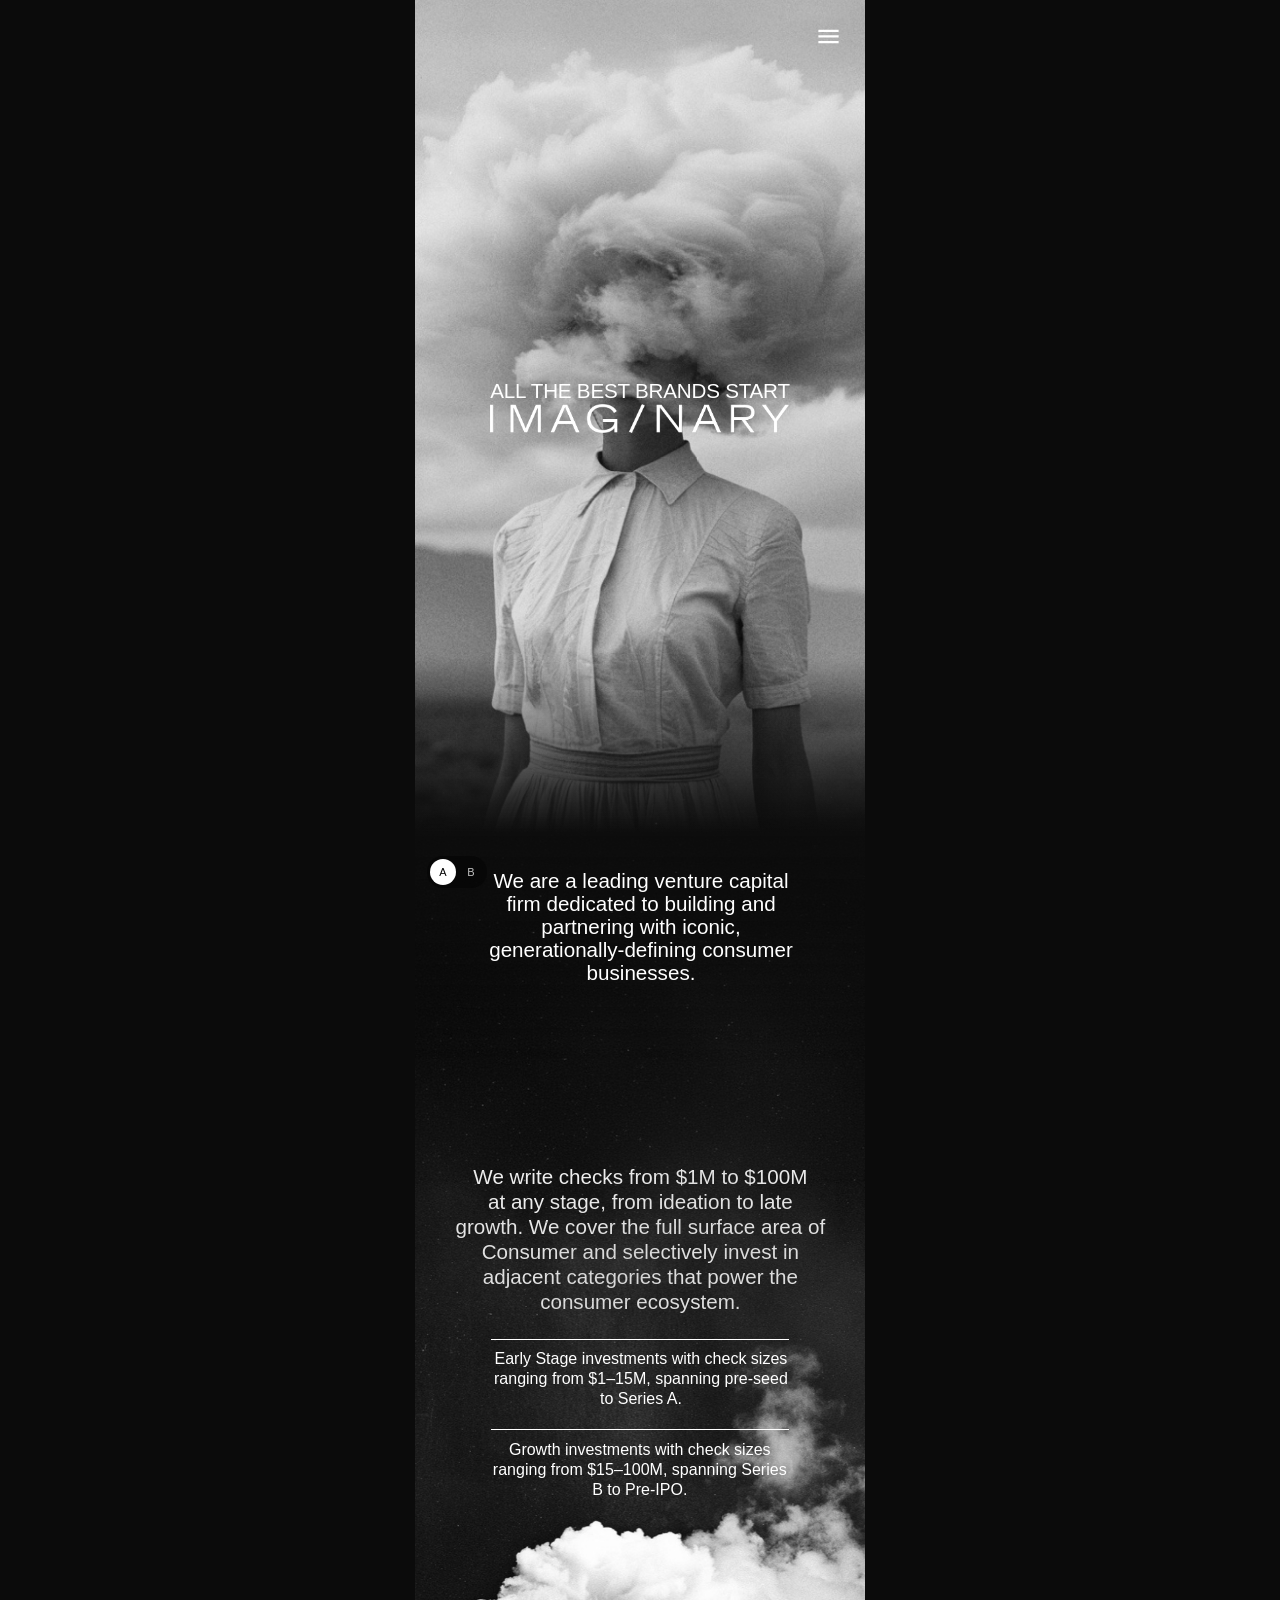
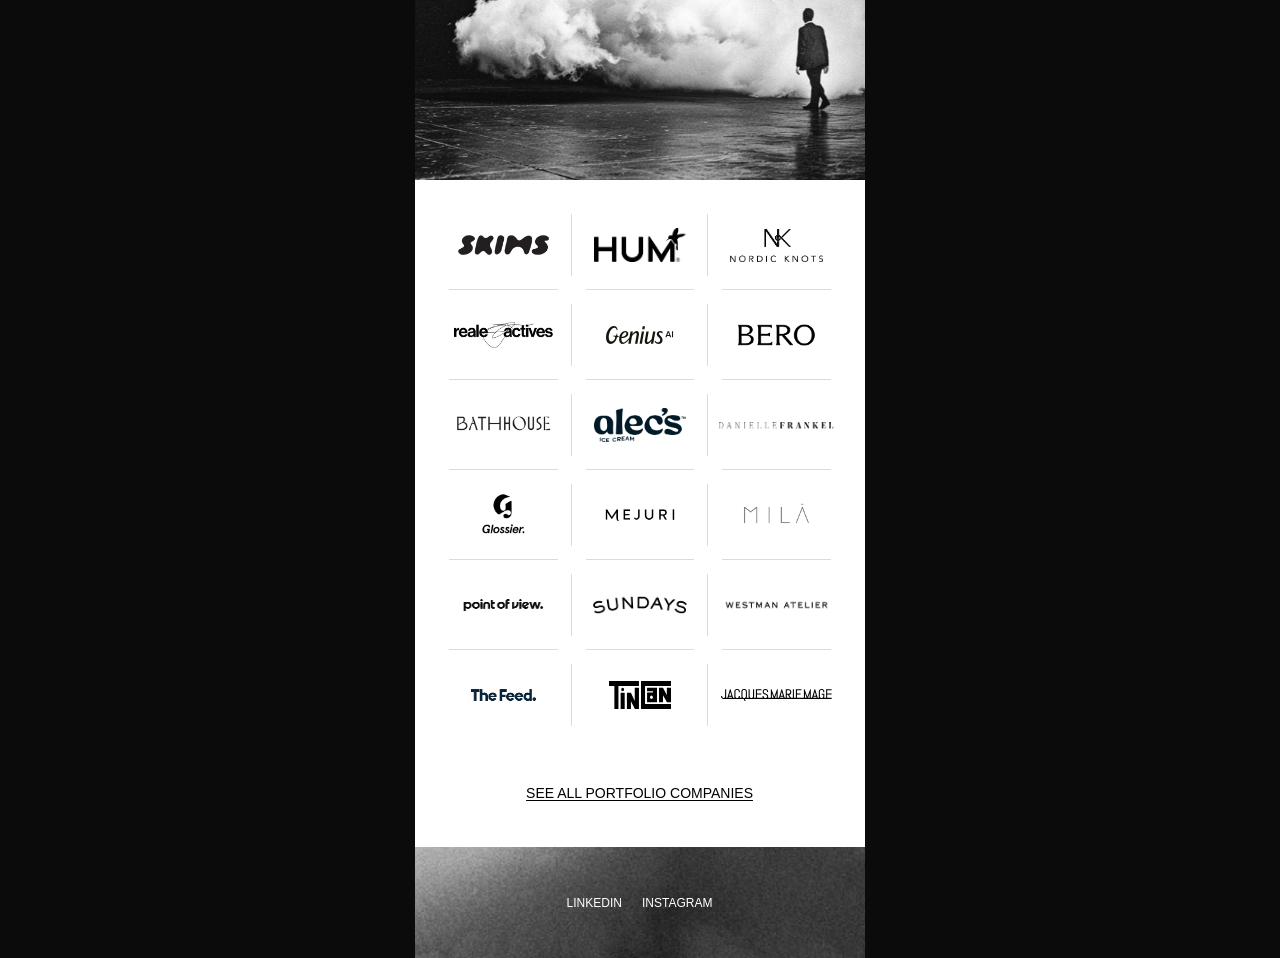
==== Imaginary-Preview-GitHub/index.html @ 0a13cbb1 "Add files via upload" ====
<!doctype html>
<html lang="en">
<head>
  <meta charset="utf-8">
  <meta name="robots" content="noindex, nofollow">
  <meta name="viewport" content="width=device-width, initial-scale=1, viewport-fit=cover">
  <meta name="theme-color" content="#0f0f0f">
  <title>Imaginary</title>
  <link rel="preload" as="image" href="assets/img/hero.jpg">
  <link rel="stylesheet" href="css/styles.css?v=v2-12">
  <link rel="stylesheet" href="css/version-toggle.css?v=v2-13">
</head>
<body>

  <!-- Compact bar: slides in when scrolling back up -->
  <header class="nav frost" aria-label="Site">
    <a class="wordmark" href="index.html" aria-label="Imaginary home"><img src="assets/img/wordmark.png" alt="" width="1801" height="174"></a>
    <button class="nav__menu" type="button" data-menu-open aria-expanded="false" aria-label="Open menu"><img src="assets/icons/menu-white.svg" alt="" width="27.4809" height="27.4809"></button>
  </header>

  <!-- Menu (Figma 3273:385): frosted bar, links right-aligned -->
  <div class="menu" aria-hidden="true">
    <div class="menu__catch"></div>
    <nav class="menu__panel frost" aria-label="Main">
      <a class="wordmark" href="index.html" aria-label="Imaginary home"><img src="assets/img/wordmark.png" alt="" width="1801" height="174"></a>
      <button class="menu__close" type="button" aria-label="Close menu"><img src="assets/icons/close-v2.svg" alt="" width="24" height="24"></button>
      <ul class="menu__links">
        <li><a href="team.html">Team</a></li>
        <li><a href="portfolio.html">Portfolio</a></li>
        <li><a href="index.html#contact">Investor</a></li>
      </ul>
    </nav>
  </div>

  <main class="page">

    <!-- Hero + introduction (Figma 3273:414) -->
    <section class="h-hero">
      <img class="h-hero__img" data-parallax="0.25" src="assets/img/hero.jpg" alt="Figure in a white dress with her head in a cloud" width="876" height="876">

      <button class="menu-trigger menu-trigger--home" type="button" data-menu-open aria-expanded="false" aria-label="Open menu">
        <img src="assets/icons/menu-white.svg" alt="" width="27.4809" height="27.4809">
      </button>

      <div class="h-hero__tag" data-reveal style="--d:.35s">
        <p>all the best brands start</p>
        <img src="assets/img/wordmark.png" alt="Imaginary" width="1801" height="174">
        <h1 class="sr-only">Imaginary — all the best brands start Imaginary</h1>
      </div>

      <div class="h-hero__fade"></div>
      <img class="h-hero__clouds" src="assets/img/clouds-man.jpg" alt="" width="1180" height="1475" loading="lazy" decoding="async">

      <div class="h-checks__text" data-reveal>
        <p>We write checks from $1M to $100M</p>
        <p>at any stage, from ideation to late growth. We cover the full surface area of Consumer and selectively invest in adjacent categories that power the consumer ecosystem.</p>
      </div>
      <div class="h-stage h-stage--early" data-reveal style="--d:.15s">
        <div class="h-stage__rule" aria-hidden="true"></div>
        <p>Early Stage investments with check sizes ranging from $1–15M, spanning pre-seed to Series A.</p>
      </div>
      <div class="h-stage h-stage--growth" data-reveal style="--d:.3s">
        <div class="h-stage__rule" aria-hidden="true"></div>
        <p>Growth investments with check sizes ranging from $15–100M, spanning Series B to Pre-IPO.</p>
      </div>

      <p class="h-intro" id="about" data-reveal>We are a leading venture capital firm dedicated to building and partnering with iconic, generationally-defining consumer businesses.</p>
    </section>

    <!-- Portfolio logos (Figma 3273:469) -->
    <section class="h-logos" aria-label="Portfolio companies">
      <div class="h-logos__grid">
        <a class="logo-cell" href="https://skims.com" target="_blank" rel="noopener" aria-label="Skims (opens in a new tab)"><div class="logo" data-reveal="fade" style="--d:0s;width:10.3832rem;height:2.0815rem"><img class="fit-contain" src="assets/logos/skims.png" alt="Skims"></div></a>
        <a class="logo-cell" href="https://www.humnutrition.com" target="_blank" rel="noopener" aria-label="Hum Nutrition (opens in a new tab)"><div class="logo" data-reveal="fade" style="--d:.06s;width:9.2000rem;height:3.3097rem"><img class="fit-cover" src="assets/logos/hum.png" alt="Hum Nutrition"></div></a>
        <a class="logo-cell" href="https://nordicknots.com" target="_blank" rel="noopener" aria-label="Nordic Knots (opens in a new tab)"><div class="logo" data-reveal="fade" style="--d:.12s;width:9.3080rem;height:3.3000rem"><img class="fit-cover" src="assets/logos/nordic.png" alt="Nordic Knots"></div></a>

        <a class="logo-cell" href="https://realeactives.com" target="_blank" rel="noopener" aria-label="Reale Actives (opens in a new tab)"><div class="logo logo--multiply" data-reveal="fade" style="--d:0s;width:12.1544rem;height:3.4717rem"><img src="assets/logos/reale.png" alt="Reale Actives" style="left:0;top:-46.58%;width:100%;height:193.16%"></div></a>
        <a class="logo-cell" href="https://genius.ai" target="_blank" rel="noopener" aria-label="Genius AI (opens in a new tab)"><div class="logo" data-reveal="fade" style="--d:.06s;width:8.5100rem;height:3.6110rem"><img class="fit-contain" src="assets/logos/genius-ai.svg" alt="Genius AI" width="865" height="367"></div></a>
        <a class="logo-cell" href="https://berobrewing.com" target="_blank" rel="noopener" aria-label="Bero (opens in a new tab)"><div class="logo" data-reveal="fade" style="--d:.12s;width:7.9264rem;height:4.4585rem"><img class="fit-cover" src="assets/logos/bero.png" alt="Bero"></div></a>

        <a class="logo-cell" href="https://bathhouse.com" target="_blank" rel="noopener" aria-label="Bathhouse (opens in a new tab)"><div class="logo logo--multiply" data-reveal="fade" style="--d:0s;width:11.9977rem;height:2.9994rem"><img class="fit-cover" src="assets/logos/bathhouse.png" alt="Bathhouse"></div></a>
        <a class="logo-cell" href="https://alecsicecream.com" target="_blank" rel="noopener" aria-label="Alec's Ice Cream (opens in a new tab)"><div class="logo" data-reveal="fade" style="--d:.06s;width:9.2443rem;height:3.4937rem"><img class="fit-cover" src="assets/logos/alecs.png" alt="Alec's Ice Cream"></div></a>
        <a class="logo-cell" href="https://www.daniellefrankelstudio.com" target="_blank" rel="noopener" aria-label="Danielle Frankel (opens in a new tab)"><div class="logo" data-reveal="fade" style="--d:.12s;width:11.6228rem;height:0.8400rem"><img src="assets/logos/danielle.png" alt="Danielle Frankel" style="left:-6.96%;top:-126.99%;width:113.92%;height:388.61%"></div></a>

        <a class="logo-cell" href="https://glossier.com" target="_blank" rel="noopener" aria-label="Glossier (opens in a new tab)"><div class="logo" data-reveal="fade" style="--d:0s;width:4.7064rem;height:4.4105rem"><img src="assets/logos/glossier.png" alt="Glossier" style="left:-45.75%;top:-32.19%;width:191.51%;height:164.37%"></div></a>
        <a class="logo-cell" href="https://mejuri.com" target="_blank" rel="noopener" aria-label="Mejuri (opens in a new tab)"><div class="logo" data-reveal="fade" style="--d:.06s;width:7.3495rem;height:1.7639rem"><img class="fit-cover" src="assets/logos/mejuri.png" alt="Mejuri"></div></a>
        <a class="logo-cell" href="https://eatmila.com" target="_blank" rel="noopener" aria-label="Milá (opens in a new tab)"><div class="logo" data-reveal="fade" style="--d:.12s;width:9.7942rem;height:4.8775rem"><img class="fit-cover" src="assets/logos/mila.png" alt="Milá"></div></a>

        <a class="logo-cell" href="https://povbeauty.com" target="_blank" rel="noopener" aria-label="Point of View (opens in a new tab)"><div class="logo logo--multiply" data-reveal="fade" style="--d:0s;width:10.3832rem;height:1.6788rem"><img class="fit-fill" src="assets/logos/pov.png" alt="Point of View"></div></a>
        <a class="logo-cell" href="https://sundaysfordogs.com" target="_blank" rel="noopener" aria-label="Sundays (opens in a new tab)"><div class="logo logo--multiply" data-reveal="fade" style="--d:.06s;width:10.0793rem;height:3.2738rem"><img src="assets/logos/sundays.png" alt="Sundays" style="left:-14.55%;top:-54.34%;width:129.11%;height:208.69%"></div></a>
        <a class="logo-cell" href="https://westman-atelier.com" target="_blank" rel="noopener" aria-label="Westman Atelier (opens in a new tab)"><div class="logo" data-reveal="fade" style="--d:.12s;width:10.3832rem;height:1.4753rem"><img src="assets/logos/westman.png" alt="Westman Atelier" style="left:-6.5%;top:-111.23%;width:113%;height:322.45%"></div></a>

        <a class="logo-cell" href="https://thefeed.com" target="_blank" rel="noopener" aria-label="The Feed (opens in a new tab)"><div class="logo logo--multiply" data-reveal="fade" style="--d:0s;width:6.4817rem;height:1.6508rem"><img class="fit-fill" src="assets/logos/thefeed.png" alt="The Feed"></div></a>
        <a class="logo-cell" href="https://tincan.kids" target="_blank" rel="noopener" aria-label="Tin Can (opens in a new tab)"><div class="logo logo--tincan" data-reveal="fade" style="--d:.06s;width:6.2536rem;height:2.8468rem"><img class="fit-fill" src="assets/logos/tincan.svg" alt="Tin Can" width="54.379" height="24.755"></div></a>
        <a class="logo-cell" href="https://jacquesmariemage.com" target="_blank" rel="noopener" aria-label="Jacques Marie Mage (opens in a new tab)"><div class="logo" data-reveal="fade" style="--d:.12s;width:11.0400rem;height:1.1790rem"><img class="fit-contain" src="assets/logos/jmm-wordmark.svg" alt="Jacques Marie Mage" width="206" height="22"></div></a>
      </div>
      <a class="h-logos__all" href="portfolio.html">see all portfolio companies</a>
    </section>

    <!-- Footer (Figma 3273:518) -->
    <footer class="footer" id="contact">
      <img class="footer__bg" data-parallax="0.15" data-anchor="bottom" src="assets/img/footer-clouds.jpg" alt="" width="1694.656" height="1694.656" loading="lazy" decoding="async">
      <nav class="footer__links" aria-label="Social">
        <a href="https://www.linkedin.com/" target="_blank" rel="noopener">LINKEDIN</a>
        <a href="https://www.instagram.com/" target="_blank" rel="noopener">INSTAGRAM</a>
      </nav>
    </footer>
  </main>

  <script src="js/main.js?v=v2-12"></script>
  <script src="js/version-toggle.js?v=v2-13"></script>
</body>
</html>
---- Imaginary-Preview-GitHub/css/styles.css ----
/* ==========================================================================
   IMAGINARY — mobile prototype (revision: Figma "Section 1", 3273:1190)
   Units: 1rem = 10 Figma px at the 450px design width. The root size scales
   with the viewport so every phone width keeps the Figma proportions; on
   wider screens the page is presented as a 450px column.
   ========================================================================== */

:root {
  --dark: #121212;
  --muted: #808080;
  --tile: #f3f3f3;
  --chip: #ececec;
  --chip-active: #d9d9d9;
  --thumb-empty: #9f9f9f;
  --frost: rgba(0, 0, 0, 0.25);
  --ease-out: cubic-bezier(0.22, 0.61, 0.36, 1);
  --ease-io: cubic-bezier(0.76, 0, 0.24, 1);
  --reveal-dur: 1.2s;
}

*,
*::before,
*::after { box-sizing: border-box; margin: 0; padding: 0; }

html {
  font-size: min(10px, calc(100vw / 45));
  -webkit-text-size-adjust: 100%;
  text-size-adjust: 100%;
  background: #0b0b0b;
}

body {
  font-family: "Helvetica Neue", Helvetica, Arial, sans-serif;
  font-weight: 500;
  color: #000;
  background: #0b0b0b;
  -webkit-font-smoothing: antialiased;
  -moz-osx-font-smoothing: grayscale;
  overscroll-behavior-y: none;
}
body.is-locked { overflow: hidden; }

img { display: block; }
a { color: inherit; text-decoration: none; }
button { font: inherit; color: inherit; background: none; border: 0; cursor: pointer; -webkit-tap-highlight-color: transparent; }
ul { list-style: none; }
h1, h2, h3 { font: inherit; }

.page {
  position: relative;
  width: 45rem;
  margin: 0 auto;
  overflow-x: clip;
  background: #fff;
  animation: page-in 0.7s var(--ease-out) both;
}
html.is-leaving .page { opacity: 0; transition: opacity 0.35s ease; }
@keyframes page-in { from { opacity: 0; } to { opacity: 1; } }

.sr-only {
  position: absolute; width: 1px; height: 1px; overflow: hidden;
  clip: rect(0 0 0 0); white-space: nowrap;
}

/* ---------- Scroll reveal ---------- */
[data-reveal] {
  opacity: 0;
  transform: translate3d(0, 1.6rem, 0);
  transition: opacity var(--reveal-dur) var(--ease-out), transform var(--reveal-dur) var(--ease-out);
  transition-delay: var(--d, 0s);
}
[data-reveal="fade"] { transform: none; }
[data-reveal].is-in { opacity: 1; transform: none; }

/* ==========================================================================
   Menu trigger (top of each page)
   ========================================================================== */
.menu-trigger {
  position: absolute;
  top: 2.29rem;
  left: 39.925rem;
  width: 2.748rem;
  height: 2.748rem;
  z-index: 20;
}
.menu-trigger img { width: 100%; height: 100%; }
.menu-trigger--home { left: 39.962rem; }

/* ==========================================================================
   Frosted bar — shared by the expanded menu (Figma 3273:385) and the
   compact bar that slides in when scrolling back up
   ========================================================================== */
.frost {
  background: var(--frost);
  -webkit-backdrop-filter: blur(20px);
  backdrop-filter: blur(20px);
}
.wordmark { display: block; width: 14.95rem; height: 1.4444rem; }
.wordmark img { width: 100%; height: 100%; object-fit: cover; }

/* Compact bar on scroll-up */
.nav {
  position: fixed;
  top: 0;
  left: 50%;
  width: 45rem;
  height: 7.3rem;
  margin-left: -22.5rem;
  z-index: 40;
  transform: translate3d(0, -100%, 0);
  transition: transform 0.55s var(--ease-io);
}
.nav.is-shown { transform: none; }
.nav .wordmark { position: absolute; left: 2rem; top: 3rem; }
.nav__menu { position: absolute; left: 39.962rem; top: 2.29rem; width: 2.748rem; height: 2.748rem; }
.nav__menu img { width: 100%; height: 100%; }

/* Expanded menu */
.menu { position: fixed; inset: 0; z-index: 100; pointer-events: none; }
.menu.is-open { pointer-events: auto; }
.menu__catch { position: absolute; inset: 0; }   /* tap outside the bar to close */

.menu__panel {
  position: absolute;
  top: 0;
  left: 50%;
  width: 45rem;
  height: 18.6rem;
  margin-left: -22.5rem;
  transform: translate3d(0, -100%, 0);
  transition: transform 0.65s var(--ease-io);
}
.menu.is-open .menu__panel { transform: none; }
.menu__panel .wordmark { position: absolute; left: 2rem; top: 3rem; }
.menu__close { position: absolute; left: 40.1rem; top: 2.4rem; width: 2.4rem; height: 2.4rem; }
.menu__close img { width: 100%; height: 100%; transition: transform 0.5s var(--ease-out); }
.menu__close:hover img { transform: rotate(90deg); }
.menu__close:focus { outline: none; }
.menu__close:focus-visible { outline: 0.1rem solid rgba(255, 255, 255, 0.6); outline-offset: 0.4rem; }

.menu__links { position: absolute; right: 2.5rem; top: 8.3rem; text-align: right; }
.menu__links li {
  opacity: 0;
  transform: translate3d(0, 0.8rem, 0);
  transition: opacity 0.5s var(--ease-out), transform 0.5s var(--ease-out);
}
.menu__links li + li { margin-top: 0.3rem; }
.menu.is-open .menu__links li { opacity: 1; transform: none; }
.menu.is-open .menu__links li:nth-child(1) { transition-delay: 0.25s; }
.menu.is-open .menu__links li:nth-child(2) { transition-delay: 0.31s; }
.menu.is-open .menu__links li:nth-child(3) { transition-delay: 0.37s; }
.menu__links a {
  display: block;
  font-size: 2rem;
  line-height: 2.4rem;
  color: #fff;
  white-space: nowrap;
  transition: color 0.3s ease;
}
.menu__links a:hover { color: rgba(255, 255, 255, 0.55); }

/* ==========================================================================
   Footer (Figma 3273:518) — links only, over the clouds
   ========================================================================== */
.footer {
  position: relative;
  height: 11.1rem;
  background: var(--dark);
  overflow: hidden;
  color: #fff;
}
.footer__bg {
  position: absolute;
  left: -62.19rem;
  bottom: -61.947rem;
  width: 169.4656rem;
  height: 169.4656rem;
  object-fit: cover;
  pointer-events: none;
}
.footer__links {
  position: absolute;
  top: 50%;
  left: 0;
  right: 0.1rem;
  transform: translateY(-50%);
  display: flex;
  justify-content: center;
  gap: 2rem;
  font-size: 1.2rem;
  line-height: 1.5rem;
  text-transform: uppercase;
}
.footer__links a { transition: color 0.3s ease; }
.footer__links a:hover { color: rgba(255, 255, 255, 0.6); }

/* ==========================================================================
   HOME (Figma 3273:412)
   ========================================================================== */
.h-hero {
  /* how far the cloud photo rises up behind the investment copy; the
     section shortens by the same amount so the hand-off below is unchanged */
  --cloud-lift: 22rem;
  position: relative;
  height: calc(200rem - var(--cloud-lift));
  /* matches the gradient's solid end, so no lighter ground shows where the
     cloud photo dissolves in (the hero photo covers the top) */
  background: #0f0f0f;
  overflow: hidden;
}
.h-hero__img {
  position: absolute;
  left: -21.3rem;
  top: -3.8rem;
  width: 87.6rem;
  height: 87.6rem;
  object-fit: cover;
  animation: hero-settle 2.4s var(--ease-out) both;
}
@keyframes hero-settle { from { transform: scale(1.06); } to { transform: none; } }

.h-hero__tag {
  position: absolute;
  top: 38.015rem;
  left: 0.014rem;
  right: 0;
  text-align: center;
  color: #fff;
}
.h-hero__tag p {
  font-size: 2.0611rem;
  line-height: 2.2901rem;
  letter-spacing: -0.02061rem;
  text-transform: uppercase;
  white-space: nowrap;
}
.h-hero__tag img {
  width: 29.9rem;
  height: 2.8887rem;
  margin: 0.085rem 0 0 7.486rem;
  object-fit: cover;
}

.h-hero__fade {
  position: absolute;
  top: 65.9rem;
  left: 0;
  width: 45rem;
  height: 60.9rem;
  background: linear-gradient(to bottom, rgba(15, 15, 15, 0) 0%, #0f0f0f 28.407%);
}
.h-hero__clouds {
  position: absolute;
  top: calc(97rem - var(--cloud-lift));
  left: -36.5rem;
  width: 118rem;
  height: 147.5rem;
  object-fit: cover;
  /* dissolve the photo's top edge into the #0f0f0f field — no visible seam */
  -webkit-mask-image: linear-gradient(to bottom, transparent 0, #000 32rem);
  mask-image: linear-gradient(to bottom, transparent 0, #000 32rem);
}

.h-intro {
  position: absolute;
  top: 87rem;
  left: 6.05rem;
  width: 33.1rem;
  color: #fff;
  font-size: 2.0611rem;
  line-height: 2.2901rem;
  text-align: center;
  scroll-margin-top: 30vh;
}
.h-checks__text {
  position: absolute;
  top: 116.4131rem;
  left: 3.7rem;
  width: 37.6718rem;
  color: #fff;
  font-size: 2.0611rem;
  line-height: 2.5rem;
  text-align: center;
  mix-blend-mode: difference;
}
.h-stage { position: absolute; left: 7.5931rem; width: 29.771rem; }
.h-stage--early { top: 133.8656rem; }
.h-stage--growth { top: 142.9115rem; }
/* Figma's 0.69px white rule, drawn as a solid 1px line so Safari renders it */
.h-stage__rule { width: 29.771rem; height: 1px; background: #fff; }
.h-stage p {
  margin-top: 0.8473rem;
  font-size: 1.6031rem;
  line-height: 2rem;
  color: #fff;
  text-align: center;
}
.h-stage--early p { margin-left: 0.1146rem; width: 29.771rem; }

/* Portfolio logos — open grid: interior hairlines only, each stopping short
   of the crossings so no two lines touch (no tile fills). */
.h-logos { position: relative; height: 66.7rem; background: #fff; }
.h-logos__grid {
  --gap-at-cross: 1.4rem;
  position: absolute;
  top: 2rem;
  left: 2rem;
  width: 40.9773rem;
  display: grid;
  grid-template-columns: repeat(3, 1fr);
  grid-auto-rows: 9rem;
}
.logo-cell {
  position: relative;
  display: flex;
  align-items: center;
  justify-content: center;
  background: #fff;
}
.logo-cell::after,
.logo-cell::before {
  content: "";
  position: absolute;
  background: rgba(0, 0, 0, 0.14);
  pointer-events: none;
}
.logo-cell::after { top: var(--gap-at-cross); bottom: var(--gap-at-cross); right: 0; width: 1px; }
.logo-cell::before { left: var(--gap-at-cross); right: var(--gap-at-cross); bottom: 0; height: 1px; }
/* each logo links to the company's site: a quiet fade on hover, no movement */
.logo img { transition: opacity 0.3s ease; }
.logo-cell:hover .logo img, .logo-cell:focus-visible .logo img { opacity: 0.5; }
.logo-cell:focus { outline: none; }
.logo-cell:focus-visible { outline: 1px solid rgba(0, 0, 0, 0.3); outline-offset: -0.6rem; }
.logo-cell:nth-child(3n)::after { display: none; }            /* no outer right edge */
.logo-cell:nth-last-child(-n + 3)::before { display: none; }  /* no outer bottom edge */
.logo { position: relative; flex-shrink: 0; overflow: hidden; mix-blend-mode: multiply; }
.logo img { position: absolute; max-width: none; }
.logo .fit-cover { inset: 0; width: 100%; height: 100%; object-fit: cover; }
.logo .fit-contain { inset: 0; width: 100%; height: 100%; object-fit: contain; }
.logo .fit-fill { inset: 0; width: 100%; height: 100%; }
.logo--multiply { mix-blend-mode: multiply; }
.logo--tincan {
  -webkit-mask: url("../assets/logos/tincan-mask.svg") 0 0 / 6.2535rem 2.8468rem no-repeat;
  mask: url("../assets/logos/tincan-mask.svg") 0 0 / 6.2535rem 2.8468rem no-repeat;
}
.h-logos__all {
  position: absolute;
  top: 60.5rem;   /* 45px of air above and below */
  right: 11.2rem;
  font-size: 1.4rem;
  line-height: 1.7rem;
  text-transform: uppercase;
  text-decoration: underline;
  text-underline-offset: 0.15rem;
  text-decoration-thickness: 0.1rem;
  white-space: nowrap;
  color: #000;
  transition: color 0.3s ease;
}
.h-logos__all:hover { color: var(--muted); }

/* ==========================================================================
   Shared intro (Team / Portfolio first frame, now 400 tall on white)
   ========================================================================== */
.intro { position: relative; height: 40rem; background: #fff; }
/* IMAG/NARY wordmark, visible on landing (same spot as in the menu bar);
   the white artwork is inverted to black for the white page */
.intro__wordmark { position: absolute; left: 2rem; top: 3rem; z-index: 2; }
.intro__wordmark img { filter: invert(1); }
.intro__text {
  position: absolute;
  font-size: 1.9999rem;
  line-height: 2.4rem;
  text-align: center;
  color: #fff;
  mix-blend-mode: difference;
}

/* ==========================================================================
   TEAM (Figma 3273:829)
   ========================================================================== */
.t-intro .intro__text { top: 15.2rem; left: 6.7379rem; width: 31.5243rem; }

.t-photo { position: relative; height: 29.8rem; overflow: hidden; background: #fff; }
.t-photo img {
  position: absolute;
  left: -0.11%;
  top: -0.72%;
  width: 100.11%;
  height: 100.72%;
  max-width: none;
}

.t-bios { position: relative; background: #fff; padding: 3.6rem 3.6rem 5.6rem; }
.bio { position: relative; }
/* Figma's 0.4px black rule, drawn as 1px at 40% black (Safari skips sub-pixel lines) */
.bio::before {
  content: "";
  position: absolute;
  top: 0;
  left: 0;
  right: 0;
  height: 1px;
  background: rgba(0, 0, 0, 0.4);
}
.bio + .bio { margin-top: 1rem; }
.bio__head {
  position: relative;
  display: block;
  width: 100%;
  padding-top: 1rem;
  text-align: left;
  text-transform: uppercase;
}
.bio__name { display: block; font-size: 1.4rem; line-height: 1.4rem; color: #000; }
.bio__role { display: block; margin-top: 0.2rem; font-size: 1.4rem; line-height: 1.4rem; color: var(--muted); }
.bio__icon { position: absolute; top: 1rem; right: 0; width: 2.4rem; height: 2.4rem; }
.bio__icon img {
  position: absolute; inset: 0; width: 100%; height: 100%;
  transition: opacity 0.35s ease, transform 0.5s var(--ease-out);
}
.bio__icon .is-minus { opacity: 0; transform: rotate(-90deg); }
.bio.is-open .bio__icon .is-plus { opacity: 0; transform: rotate(90deg); }
.bio.is-open .bio__icon .is-minus { opacity: 1; transform: none; }

.bio__panel { display: grid; grid-template-rows: 0fr; transition: grid-template-rows 0.6s var(--ease-io); }
.bio.is-open .bio__panel { grid-template-rows: 1fr; }
.bio__clip { overflow: hidden; min-height: 0; }
.bio__body {
  padding: 2rem 0 1rem;
  font-weight: 400;
  font-size: 1.4rem;
  line-height: 1.7rem;
  color: var(--muted);
  opacity: 0;
  transition: opacity 0.4s ease;
}
.bio.is-open .bio__body { opacity: 1; transition: opacity 0.6s ease 0.15s; }
.bio__body p + p { margin-top: 1.7rem; }
/* Headshot inside every open bio (Figma 3273:938): 179 square. Natalie's is
   cropped from the team photo; the rest hold a placeholder until photos arrive. */
.bio__body--photo { padding-top: 1rem; }
.bio__headshot { position: relative; width: 17.9rem; height: 17.9rem; overflow: hidden; margin-bottom: 1.6rem; background: #f3f3f3; }
.bio__headshot img {
  position: absolute;
  left: -370.83%;
  top: -272.3%;
  width: 1189.55%;
  height: 792.55%;
  max-width: none;
}

.t-portrait { background: #fff; overflow: hidden; }
.t-portrait img { width: 45rem; height: 56.25rem; object-fit: cover; }

.t-quote {
  position: relative;
  height: 40rem;
  background: #fff;
  display: flex;
  align-items: center;
  justify-content: center;
}
.t-quote figure {
  width: 33.4rem;
  display: flex;
  flex-direction: column;
  gap: 2rem;
  text-align: center;
  color: #fff;
  mix-blend-mode: difference;
}
.t-quote blockquote { font-size: 2rem; line-height: 2.4rem; }
.t-quote figcaption { font-size: 1.4rem; line-height: 1.7rem; }

/* ==========================================================================
   PORTFOLIO (Figma 3273:1189)
   ========================================================================== */
.p-intro .intro__text { top: 15.2rem; left: 4.8092rem; width: 35.3816rem; }

/* Featured companies — eight full-width strips */
.feature { position: relative; height: 20rem; overflow: hidden; background: #fff; }
.feature--red { background: #bf5252; }
.feature--deep { background: #974242; }
.feature__media { position: absolute; overflow: hidden; }
.feature__media img {
  position: absolute;
  inset: 0;
  width: 100%;
  height: 100%;
  object-fit: cover;
  max-width: none;
  transform: scale(1.12);
  transition: transform 1.8s var(--ease-out);
}
.feature__media .crop { inset: auto; object-fit: fill; }
.feature.is-in .feature__media img { transform: none; }
.feature__label {
  position: absolute;
  top: 8.8rem;
  font-size: 2rem;
  line-height: 2rem;
  letter-spacing: -0.02rem;
  text-transform: uppercase;
  color: #fff;
  white-space: nowrap;
  opacity: 0;
  transform: translate3d(0, 1rem, 0);
  transition: opacity 1s var(--ease-out) 0.25s, transform 1s var(--ease-out) 0.25s;
}
.feature__label--center { left: 0; right: 0; text-align: center; }
.feature.is-in .feature__label { opacity: 1; transform: none; }

/* Company grid with Category / Status dropdowns (Figma 3273:677, 3273:1017) */
.p-list { position: relative; background: #fff; padding: 4rem 2rem 6rem; overflow-anchor: none; }
.p-filters { display: flex; gap: 2rem; }
.p-toggle {
  display: flex;
  align-items: center;
  gap: 0.4rem;
  height: 2.4rem;
  font-size: 1.4rem;
  line-height: 1.4rem;
  text-transform: uppercase;
  white-space: nowrap;
}
.p-toggle__chev { width: 2.4rem; height: 2.4rem; transform: rotate(90deg); transition: transform 0.4s var(--ease-out); }
.p-toggle[aria-expanded="true"] .p-toggle__chev { transform: rotate(-90deg); }
.p-toggle__count { color: var(--muted); }

.p-panel { display: grid; grid-template-rows: 0fr; transition: grid-template-rows 0.5s var(--ease-io); }
.p-panel.is-open { grid-template-rows: 1fr; }
.p-panel__clip { overflow: hidden; min-height: 0; }
.p-chips { display: flex; flex-wrap: wrap; gap: 0.6rem; padding-top: 1rem; }
.chip {
  display: flex;
  align-items: center;
  gap: 1rem;
  padding: 1rem;
  background: var(--chip);
  font-size: 1.4rem;
  line-height: 1.4rem;
  text-transform: uppercase;
  white-space: nowrap;
  transition: background-color 0.3s ease;
}
.chip:hover { background: var(--chip-active); }
.chip__x { width: 0.9975rem; height: 0.9975rem; display: none; }
.chip.is-active { background: var(--chip-active); }
.chip.is-active .chip__x { display: block; animation: chip-x 0.35s var(--ease-out); }
@keyframes chip-x { from { opacity: 0; transform: scale(0.4) rotate(-90deg); } }

.p-grid {
  display: grid;
  grid-template-columns: repeat(2, 1fr);
  gap: 2rem 1rem;
  /* Figma: 60 below the toggles when closed, 40 below an open panel */
  margin-top: 6rem;
  transition: margin-top 0.5s var(--ease-io);
}
.p-list.has-open .p-grid { margin-top: 4rem; }
/* every thumbnail is the same 200x126 window (Figma's single-line card);
   long names wrap below it instead of squeezing the image */
.p-card { display: flex; flex-direction: column; gap: 0.5rem; }
.p-card[hidden] { display: none; }
.p-card.is-entering { animation: card-in 0.6s var(--ease-out) both; animation-delay: var(--d, 0s); }
@keyframes card-in { from { opacity: 0; transform: translate3d(0, 1rem, 0); } }
.p-card__thumb { position: relative; flex: none; aspect-ratio: 200 / 126; overflow: hidden; background: var(--thumb-empty); }
.p-card__thumb img { position: absolute; max-width: none; }
.p-card__thumb img.cover { inset: 0; width: 100%; height: 100%; object-fit: cover; }
.p-card__name { font-size: 1.4rem; line-height: 1.4rem; letter-spacing: -0.014rem; text-transform: uppercase; color: #000; }
.p-empty { grid-column: 1 / -1; font-size: 1.4rem; line-height: 1.4rem; text-transform: uppercase; color: var(--muted); }

/* ==========================================================================
   Reduced motion
   ========================================================================== */
@media (prefers-reduced-motion: reduce) {
  *, *::before, *::after { animation-duration: 0.01ms !important; transition-duration: 0.01ms !important; transition-delay: 0s !important; }
  [data-reveal] { opacity: 1; transform: none; }
}
---- Imaginary-Preview-GitHub/css/version-toggle.css ----
/* Version switch — small frosted pill pinned to the bottom-left of the screen
   (inside the page column on wide screens). Presentation aid, not part of the design. */
.version-toggle {
  position: fixed;
  left: max(1.2rem, calc(50% - 22.5rem + 1.2rem));
  bottom: calc(1.2rem + env(safe-area-inset-bottom, 0px));
  z-index: 90;
  display: flex;
  padding: 0.3rem;
  gap: 0.2rem;
  border-radius: 99rem;
  background: rgba(0, 0, 0, 0.35);
  -webkit-backdrop-filter: blur(14px);
  backdrop-filter: blur(14px);
  font-family: "Helvetica Neue", Helvetica, Arial, sans-serif;
  font-weight: 500;
  font-size: 1.1rem;
  line-height: 1rem;
  letter-spacing: 0.02rem;
  text-transform: uppercase;
}
.version-toggle a {
  min-width: 2.6rem;
  padding: 0.8rem 0;
  text-align: center;
  border-radius: 99rem;
  color: rgba(255, 255, 255, 0.75);
  text-decoration: none;
  white-space: nowrap;
  transition: background-color 0.3s ease, color 0.3s ease;
}
.version-toggle a:hover { color: #fff; }
.version-toggle a[aria-current="true"] { background: #fff; color: #000; }
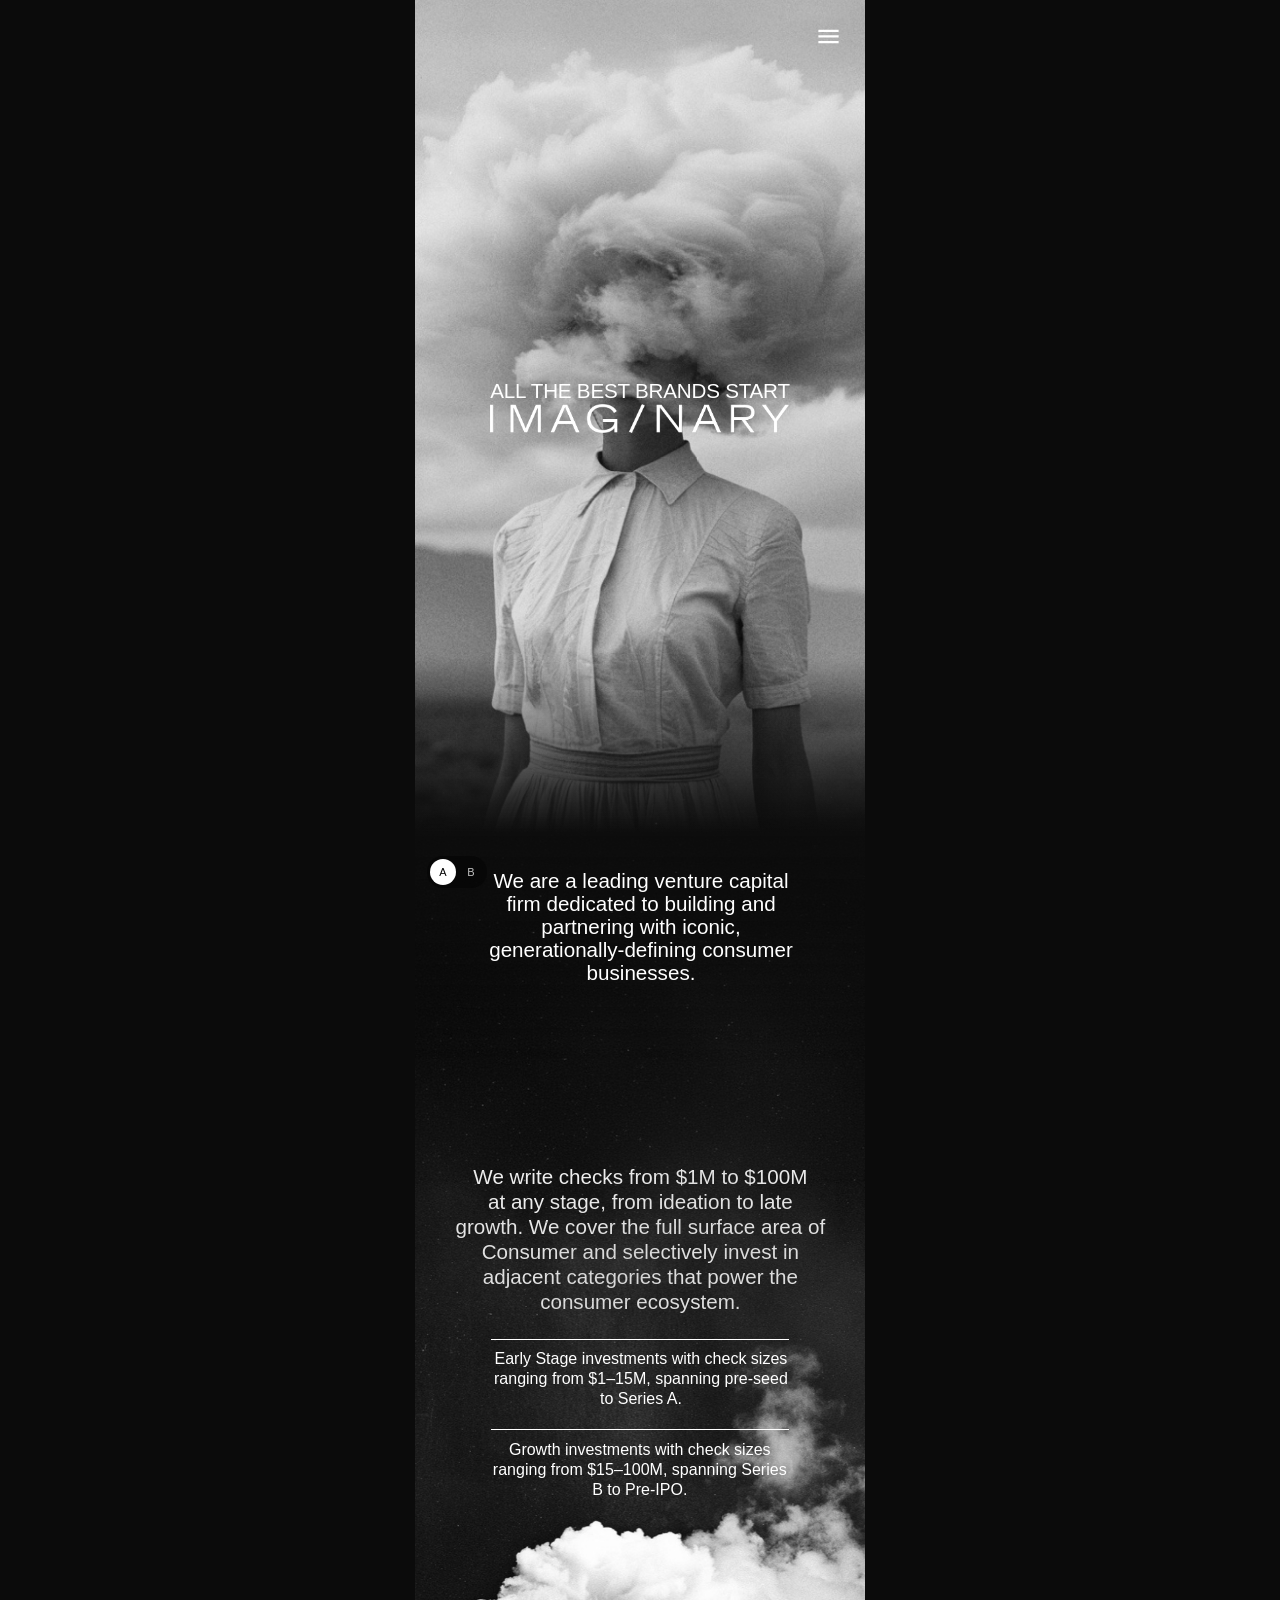
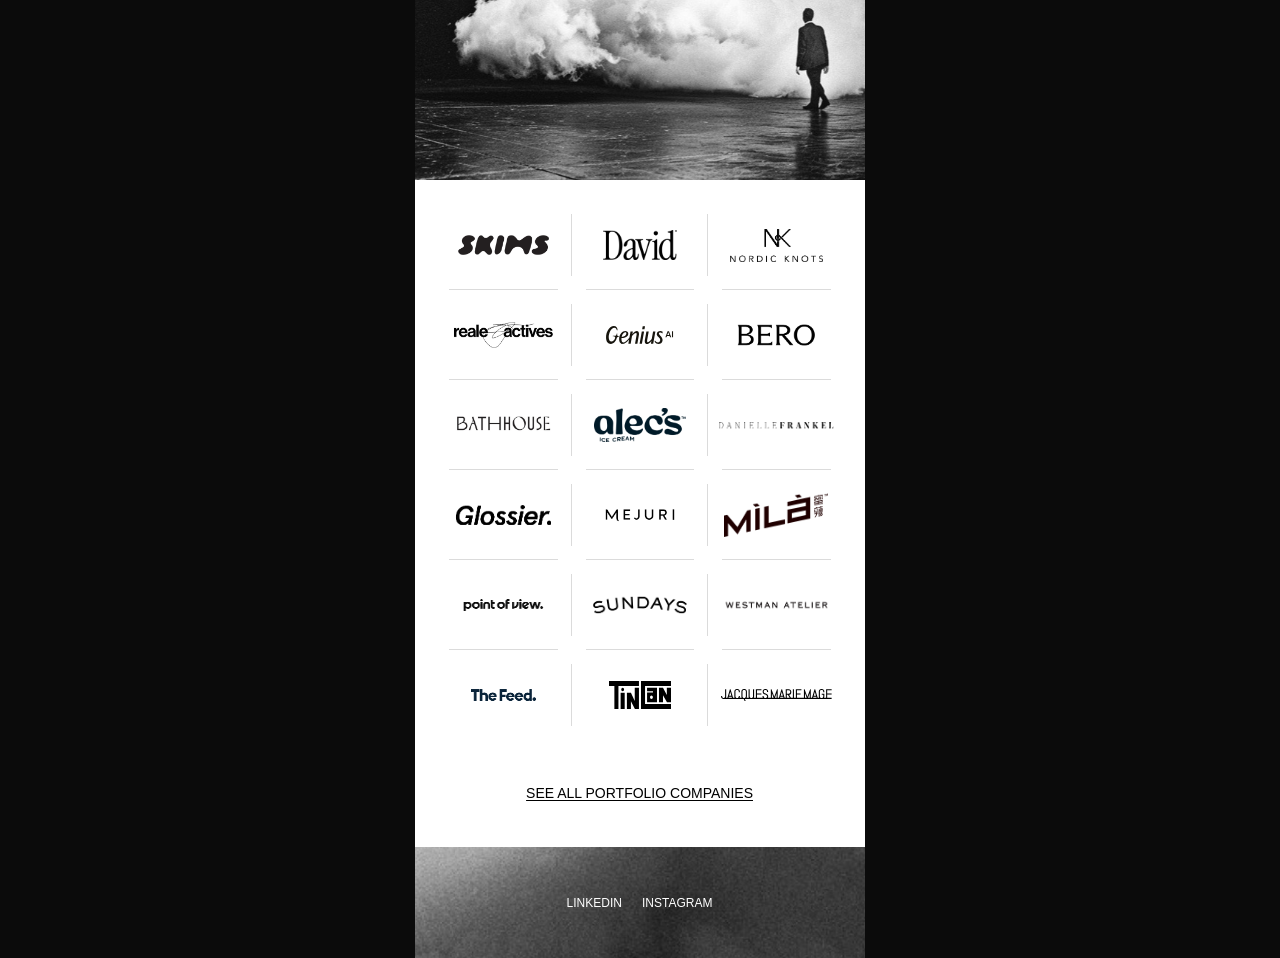
==== commit 5af693ff: "Add files via upload" ====
--- a/Imaginary-Preview-GitHub/index.html
+++ b/Imaginary-Preview-GitHub/index.html
@@ -71,7 +71,7 @@
     <section class="h-logos" aria-label="Portfolio companies">
       <div class="h-logos__grid">
         <a class="logo-cell" href="https://skims.com" target="_blank" rel="noopener" aria-label="Skims (opens in a new tab)"><div class="logo" data-reveal="fade" style="--d:0s;width:10.3832rem;height:2.0815rem"><img class="fit-contain" src="assets/logos/skims.png" alt="Skims"></div></a>
-        <a class="logo-cell" href="https://www.humnutrition.com" target="_blank" rel="noopener" aria-label="Hum Nutrition (opens in a new tab)"><div class="logo" data-reveal="fade" style="--d:.06s;width:9.2000rem;height:3.3097rem"><img class="fit-cover" src="assets/logos/hum.png" alt="Hum Nutrition"></div></a>
+        <a class="logo-cell" href="https://davidprotein.com" target="_blank" rel="noopener" aria-label="David (opens in a new tab)"><div class="logo" data-reveal="fade" style="--d:.06s;width:7.4000rem;height:3.0895rem"><img class="fit-contain" src="assets/logos/david-white.png" alt="David" width="800" height="334" style="filter:brightness(0)"></div></a>
         <a class="logo-cell" href="https://nordicknots.com" target="_blank" rel="noopener" aria-label="Nordic Knots (opens in a new tab)"><div class="logo" data-reveal="fade" style="--d:.12s;width:9.3080rem;height:3.3000rem"><img class="fit-cover" src="assets/logos/nordic.png" alt="Nordic Knots"></div></a>
 
         <a class="logo-cell" href="https://realeactives.com" target="_blank" rel="noopener" aria-label="Reale Actives (opens in a new tab)"><div class="logo logo--multiply" data-reveal="fade" style="--d:0s;width:12.1544rem;height:3.4717rem"><img src="assets/logos/reale.png" alt="Reale Actives" style="left:0;top:-46.58%;width:100%;height:193.16%"></div></a>
@@ -82,9 +82,9 @@
         <a class="logo-cell" href="https://alecsicecream.com" target="_blank" rel="noopener" aria-label="Alec's Ice Cream (opens in a new tab)"><div class="logo" data-reveal="fade" style="--d:.06s;width:9.2443rem;height:3.4937rem"><img class="fit-cover" src="assets/logos/alecs.png" alt="Alec's Ice Cream"></div></a>
         <a class="logo-cell" href="https://www.daniellefrankelstudio.com" target="_blank" rel="noopener" aria-label="Danielle Frankel (opens in a new tab)"><div class="logo" data-reveal="fade" style="--d:.12s;width:11.6228rem;height:0.8400rem"><img src="assets/logos/danielle.png" alt="Danielle Frankel" style="left:-6.96%;top:-126.99%;width:113.92%;height:388.61%"></div></a>
 
-        <a class="logo-cell" href="https://glossier.com" target="_blank" rel="noopener" aria-label="Glossier (opens in a new tab)"><div class="logo" data-reveal="fade" style="--d:0s;width:4.7064rem;height:4.4105rem"><img src="assets/logos/glossier.png" alt="Glossier" style="left:-45.75%;top:-32.19%;width:191.51%;height:164.37%"></div></a>
+        <a class="logo-cell" href="https://glossier.com" target="_blank" rel="noopener" aria-label="Glossier (opens in a new tab)"><div class="logo" data-reveal="fade" style="--d:0s;width:9.6000rem;height:2.0966rem"><img src="assets/logos/glossier.png" alt="Glossier" style="left:-57.85%;top:-492.98%;width:213.41%;height:785.96%"></div></a>
         <a class="logo-cell" href="https://mejuri.com" target="_blank" rel="noopener" aria-label="Mejuri (opens in a new tab)"><div class="logo" data-reveal="fade" style="--d:.06s;width:7.3495rem;height:1.7639rem"><img class="fit-cover" src="assets/logos/mejuri.png" alt="Mejuri"></div></a>
-        <a class="logo-cell" href="https://eatmila.com" target="_blank" rel="noopener" aria-label="Milá (opens in a new tab)"><div class="logo" data-reveal="fade" style="--d:.12s;width:9.7942rem;height:4.8775rem"><img class="fit-cover" src="assets/logos/mila.png" alt="Milá"></div></a>
+        <a class="logo-cell" href="https://eatmila.com" target="_blank" rel="noopener" aria-label="Milá (opens in a new tab)"><div class="logo" data-reveal="fade" style="--d:.12s;width:10.4000rem;height:4.3243rem"><img class="fit-contain" src="assets/logos/mila-v2.png" alt="Milá" width="481" height="200"></div></a>
 
         <a class="logo-cell" href="https://povbeauty.com" target="_blank" rel="noopener" aria-label="Point of View (opens in a new tab)"><div class="logo logo--multiply" data-reveal="fade" style="--d:0s;width:10.3832rem;height:1.6788rem"><img class="fit-fill" src="assets/logos/pov.png" alt="Point of View"></div></a>
         <a class="logo-cell" href="https://sundaysfordogs.com" target="_blank" rel="noopener" aria-label="Sundays (opens in a new tab)"><div class="logo logo--multiply" data-reveal="fade" style="--d:.06s;width:10.0793rem;height:3.2738rem"><img src="assets/logos/sundays.png" alt="Sundays" style="left:-14.55%;top:-54.34%;width:129.11%;height:208.69%"></div></a>
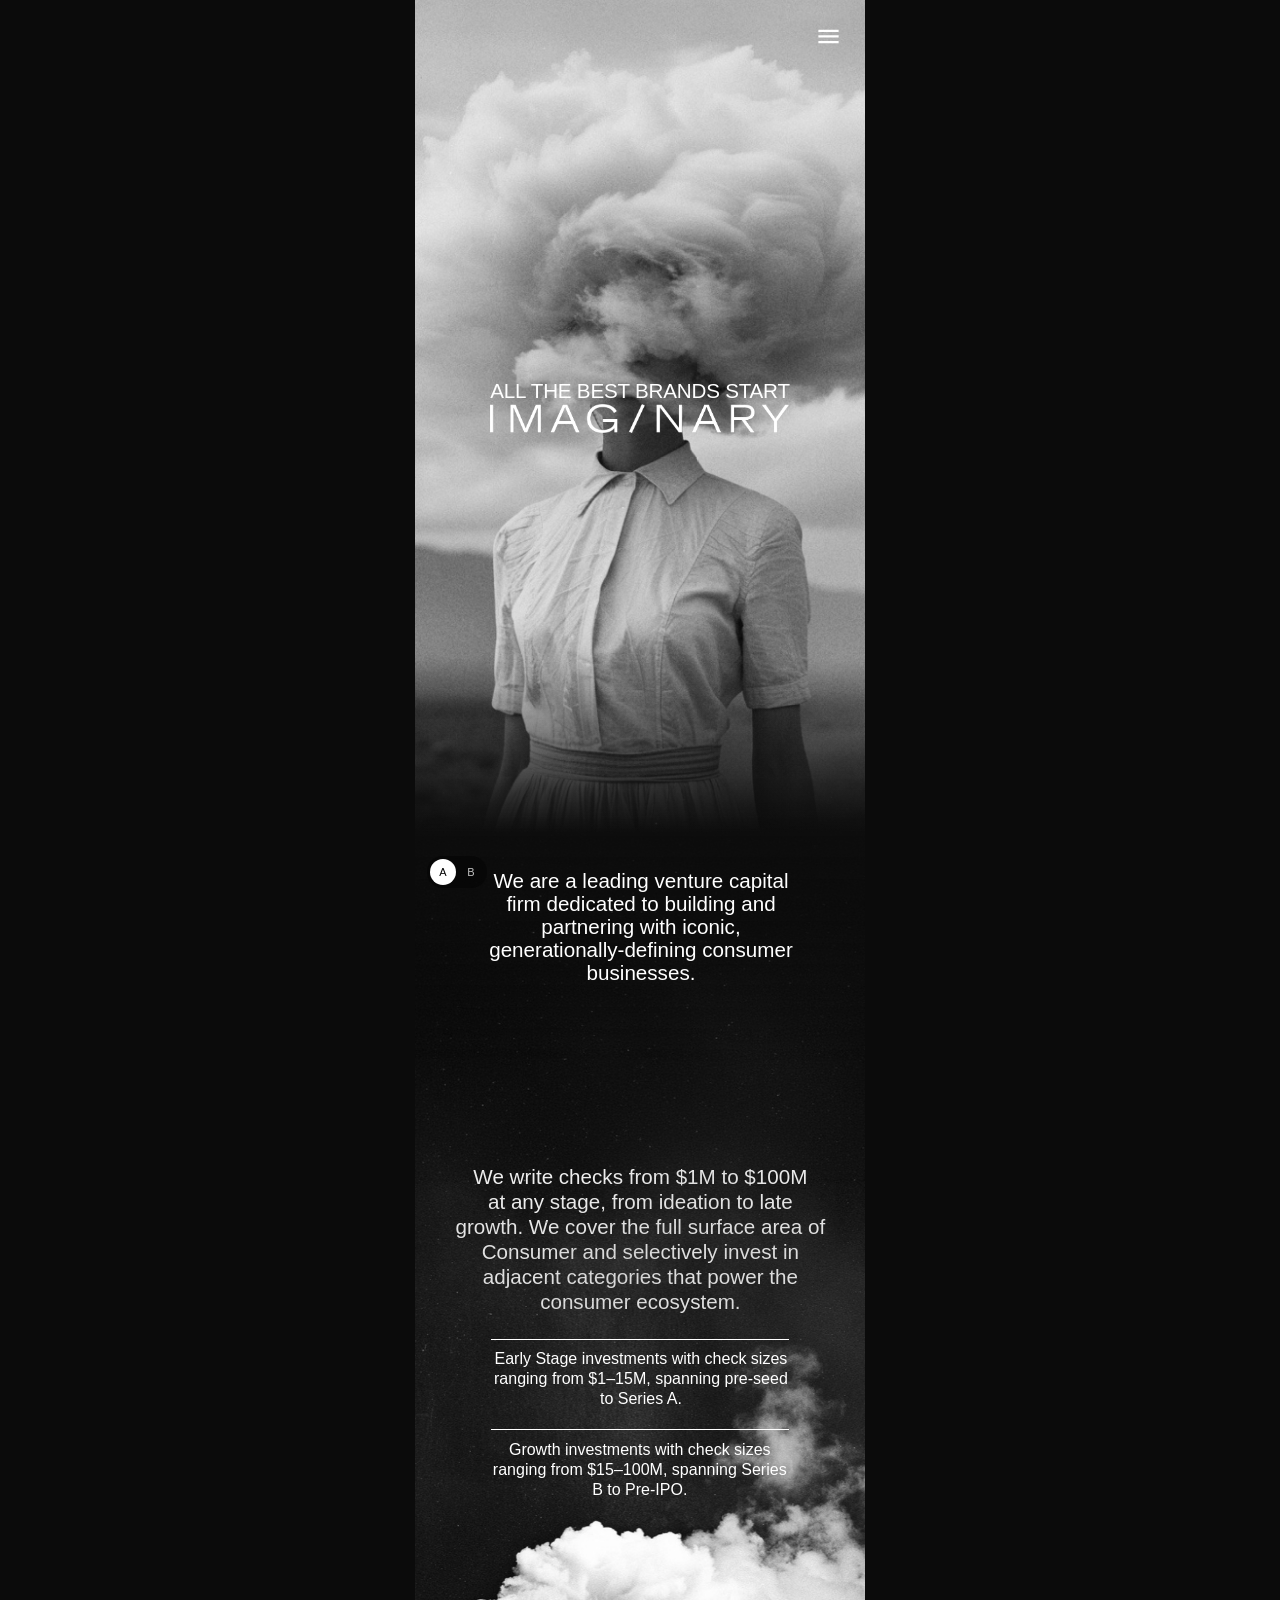
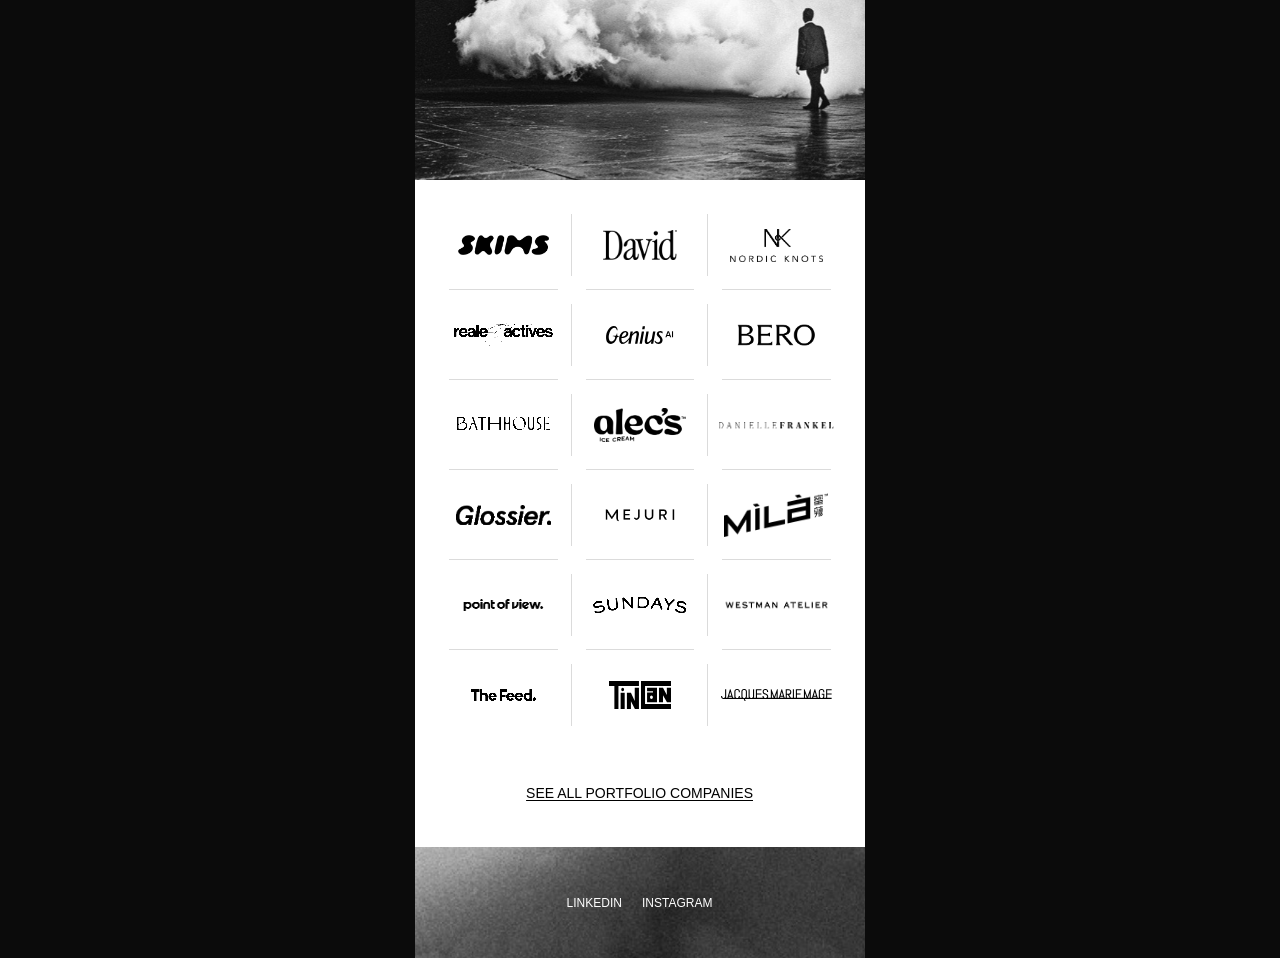
==== commit f3f8882d: "Add files via upload" ====
--- a/Imaginary-Preview-GitHub/index.html
+++ b/Imaginary-Preview-GitHub/index.html
@@ -7,7 +7,7 @@
   <meta name="theme-color" content="#0f0f0f">
   <title>Imaginary</title>
   <link rel="preload" as="image" href="assets/img/hero.jpg">
-  <link rel="stylesheet" href="css/styles.css?v=v2-12">
+  <link rel="stylesheet" href="css/styles.css?v=v2-17">
   <link rel="stylesheet" href="css/version-toggle.css?v=v2-13">
 </head>
 <body>
@@ -101,8 +101,8 @@
     <footer class="footer" id="contact">
       <img class="footer__bg" data-parallax="0.15" data-anchor="bottom" src="assets/img/footer-clouds.jpg" alt="" width="1694.656" height="1694.656" loading="lazy" decoding="async">
       <nav class="footer__links" aria-label="Social">
-        <a href="https://www.linkedin.com/" target="_blank" rel="noopener">LINKEDIN</a>
-        <a href="https://www.instagram.com/" target="_blank" rel="noopener">INSTAGRAM</a>
+        <a href="https://www.linkedin.com/company/imaginary/" target="_blank" rel="noopener">LINKEDIN</a>
+        <a href="https://www.instagram.com/imaginary/?hl=en" target="_blank" rel="noopener">INSTAGRAM</a>
       </nav>
     </footer>
   </main>
--- a/Imaginary-Preview-GitHub/css/styles.css
+++ b/Imaginary-Preview-GitHub/css/styles.css
@@ -334,7 +334,7 @@
 .logo-cell:nth-child(3n)::after { display: none; }            /* no outer right edge */
 .logo-cell:nth-last-child(-n + 3)::before { display: none; }  /* no outer bottom edge */
 .logo { position: relative; flex-shrink: 0; overflow: hidden; mix-blend-mode: multiply; }
-.logo img { position: absolute; max-width: none; }
+.logo img { position: absolute; max-width: none; filter: grayscale(1) contrast(4); } /* every logo reads pure black; white backgrounds stay white */
 .logo .fit-cover { inset: 0; width: 100%; height: 100%; object-fit: cover; }
 .logo .fit-contain { inset: 0; width: 100%; height: 100%; object-fit: contain; }
 .logo .fit-fill { inset: 0; width: 100%; height: 100%; }
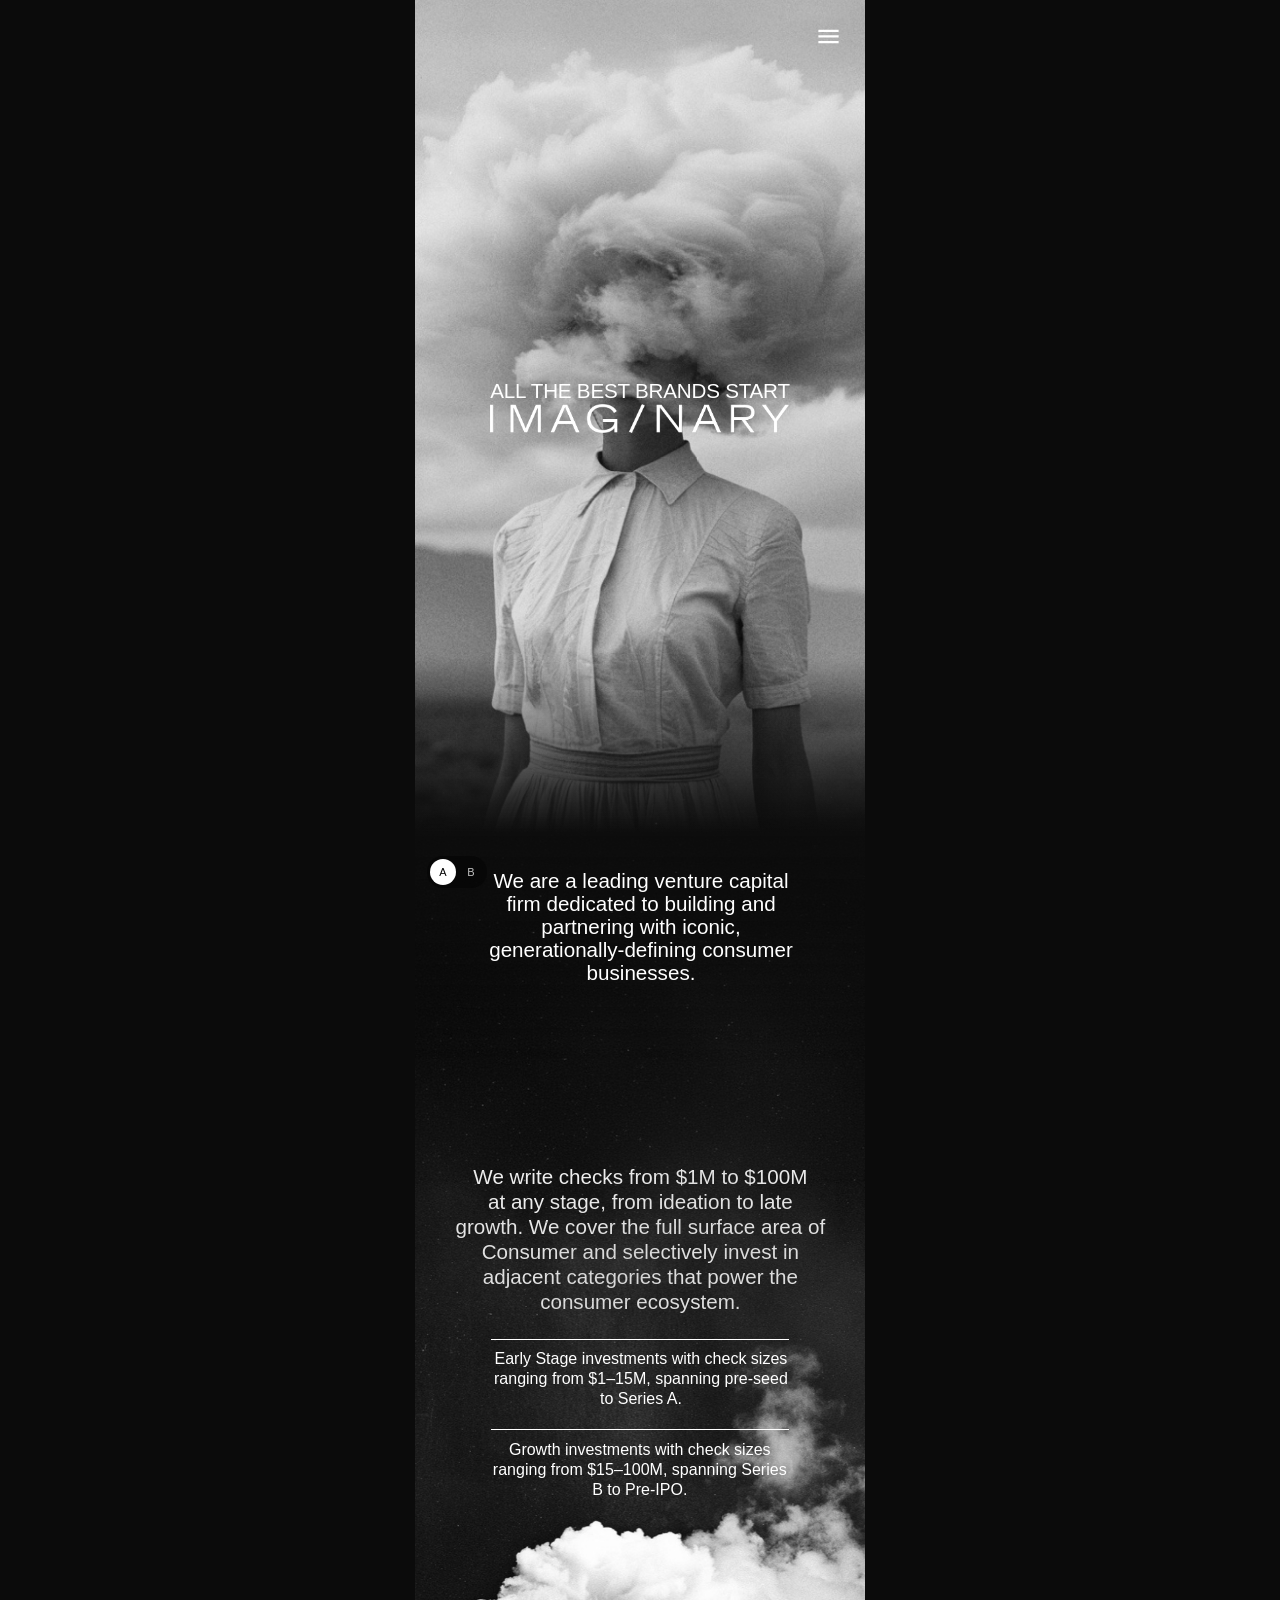
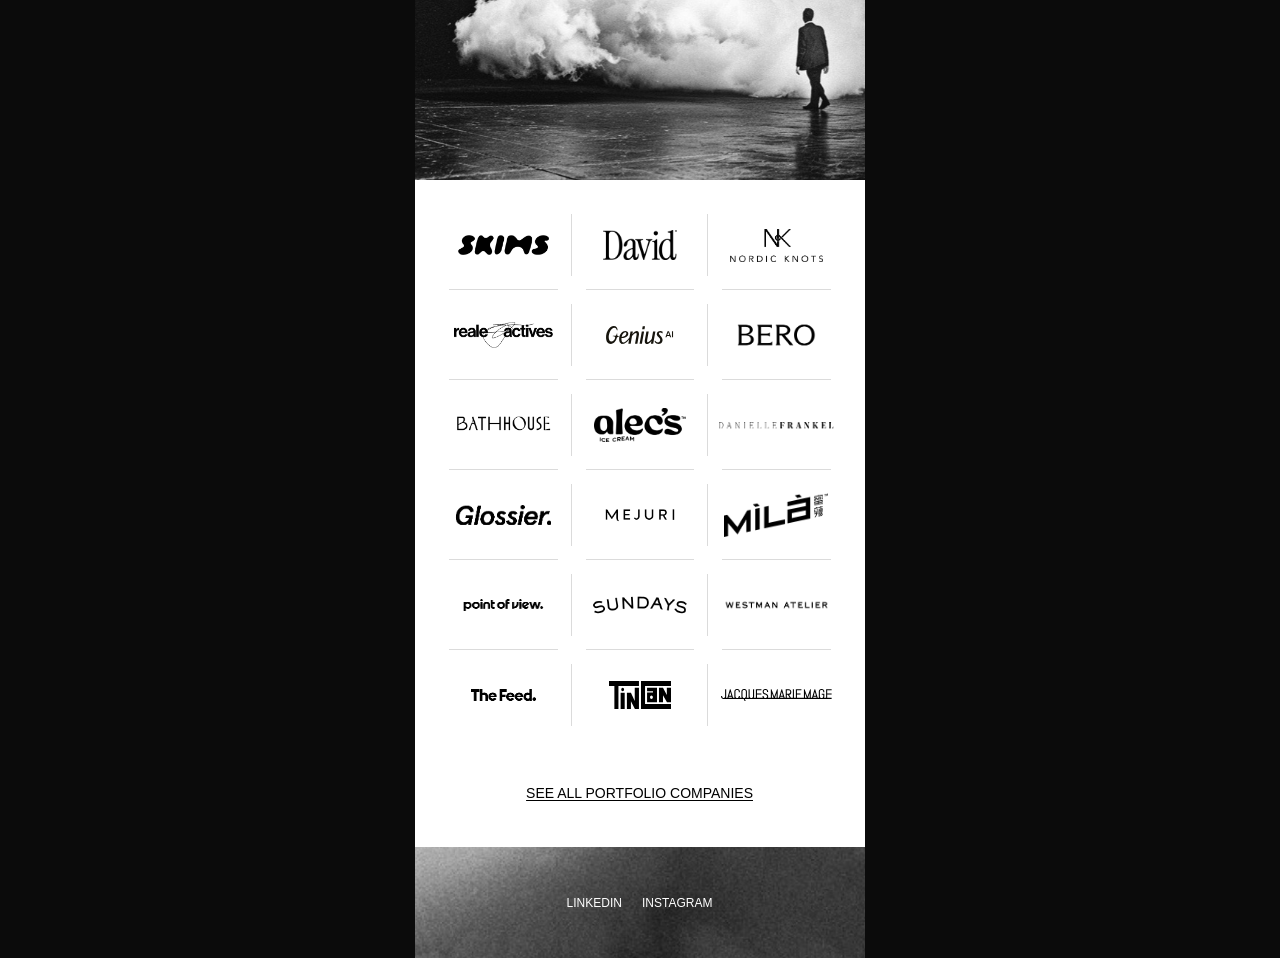
==== commit d2e5f7e1: "Add files via upload" ====
--- a/Imaginary-Preview-GitHub/index.html
+++ b/Imaginary-Preview-GitHub/index.html
@@ -7,7 +7,7 @@
   <meta name="theme-color" content="#0f0f0f">
   <title>Imaginary</title>
   <link rel="preload" as="image" href="assets/img/hero.jpg">
-  <link rel="stylesheet" href="css/styles.css?v=v2-17">
+  <link rel="stylesheet" href="css/styles.css?v=v2-18">
   <link rel="stylesheet" href="css/version-toggle.css?v=v2-13">
 </head>
 <body>
@@ -70,27 +70,27 @@
     <!-- Portfolio logos (Figma 3273:469) -->
     <section class="h-logos" aria-label="Portfolio companies">
       <div class="h-logos__grid">
-        <a class="logo-cell" href="https://skims.com" target="_blank" rel="noopener" aria-label="Skims (opens in a new tab)"><div class="logo" data-reveal="fade" style="--d:0s;width:10.3832rem;height:2.0815rem"><img class="fit-contain" src="assets/logos/skims.png" alt="Skims"></div></a>
-        <a class="logo-cell" href="https://davidprotein.com" target="_blank" rel="noopener" aria-label="David (opens in a new tab)"><div class="logo" data-reveal="fade" style="--d:.06s;width:7.4000rem;height:3.0895rem"><img class="fit-contain" src="assets/logos/david-white.png" alt="David" width="800" height="334" style="filter:brightness(0)"></div></a>
-        <a class="logo-cell" href="https://nordicknots.com" target="_blank" rel="noopener" aria-label="Nordic Knots (opens in a new tab)"><div class="logo" data-reveal="fade" style="--d:.12s;width:9.3080rem;height:3.3000rem"><img class="fit-cover" src="assets/logos/nordic.png" alt="Nordic Knots"></div></a>
+        <a class="logo-cell" href="https://skims.com" target="_blank" rel="noopener" aria-label="Skims (opens in a new tab)"><div class="logo" data-reveal="fade" style="--d:0s;width:10.3832rem;height:2.0815rem"><img class="fit-contain" src="assets/logos/black/skims.png" alt="Skims"></div></a>
+        <a class="logo-cell" href="https://davidprotein.com" target="_blank" rel="noopener" aria-label="David (opens in a new tab)"><div class="logo" data-reveal="fade" style="--d:.06s;width:7.4000rem;height:3.0895rem"><img class="fit-contain" src="assets/logos/black/david.png" alt="David" width="800" height="334"></div></a>
+        <a class="logo-cell" href="https://nordicknots.com" target="_blank" rel="noopener" aria-label="Nordic Knots (opens in a new tab)"><div class="logo" data-reveal="fade" style="--d:.12s;width:9.3080rem;height:3.3000rem"><img class="fit-cover" src="assets/logos/black/nordic.png" alt="Nordic Knots"></div></a>
 
-        <a class="logo-cell" href="https://realeactives.com" target="_blank" rel="noopener" aria-label="Reale Actives (opens in a new tab)"><div class="logo logo--multiply" data-reveal="fade" style="--d:0s;width:12.1544rem;height:3.4717rem"><img src="assets/logos/reale.png" alt="Reale Actives" style="left:0;top:-46.58%;width:100%;height:193.16%"></div></a>
+        <a class="logo-cell" href="https://realeactives.com" target="_blank" rel="noopener" aria-label="Reale Actives (opens in a new tab)"><div class="logo logo--multiply" data-reveal="fade" style="--d:0s;width:12.1544rem;height:3.4717rem"><img src="assets/logos/black/reale.png" alt="Reale Actives" style="left:0;top:-46.58%;width:100%;height:193.16%"></div></a>
         <a class="logo-cell" href="https://genius.ai" target="_blank" rel="noopener" aria-label="Genius AI (opens in a new tab)"><div class="logo" data-reveal="fade" style="--d:.06s;width:8.5100rem;height:3.6110rem"><img class="fit-contain" src="assets/logos/genius-ai.svg" alt="Genius AI" width="865" height="367"></div></a>
-        <a class="logo-cell" href="https://berobrewing.com" target="_blank" rel="noopener" aria-label="Bero (opens in a new tab)"><div class="logo" data-reveal="fade" style="--d:.12s;width:7.9264rem;height:4.4585rem"><img class="fit-cover" src="assets/logos/bero.png" alt="Bero"></div></a>
+        <a class="logo-cell" href="https://berobrewing.com" target="_blank" rel="noopener" aria-label="Bero (opens in a new tab)"><div class="logo" data-reveal="fade" style="--d:.12s;width:7.9264rem;height:4.4585rem"><img class="fit-cover" src="assets/logos/black/bero.png" alt="Bero"></div></a>
 
-        <a class="logo-cell" href="https://bathhouse.com" target="_blank" rel="noopener" aria-label="Bathhouse (opens in a new tab)"><div class="logo logo--multiply" data-reveal="fade" style="--d:0s;width:11.9977rem;height:2.9994rem"><img class="fit-cover" src="assets/logos/bathhouse.png" alt="Bathhouse"></div></a>
-        <a class="logo-cell" href="https://alecsicecream.com" target="_blank" rel="noopener" aria-label="Alec's Ice Cream (opens in a new tab)"><div class="logo" data-reveal="fade" style="--d:.06s;width:9.2443rem;height:3.4937rem"><img class="fit-cover" src="assets/logos/alecs.png" alt="Alec's Ice Cream"></div></a>
-        <a class="logo-cell" href="https://www.daniellefrankelstudio.com" target="_blank" rel="noopener" aria-label="Danielle Frankel (opens in a new tab)"><div class="logo" data-reveal="fade" style="--d:.12s;width:11.6228rem;height:0.8400rem"><img src="assets/logos/danielle.png" alt="Danielle Frankel" style="left:-6.96%;top:-126.99%;width:113.92%;height:388.61%"></div></a>
+        <a class="logo-cell" href="https://bathhouse.com" target="_blank" rel="noopener" aria-label="Bathhouse (opens in a new tab)"><div class="logo logo--multiply" data-reveal="fade" style="--d:0s;width:11.9977rem;height:2.9994rem"><img class="fit-cover" src="assets/logos/black/bathhouse.png" alt="Bathhouse"></div></a>
+        <a class="logo-cell" href="https://alecsicecream.com" target="_blank" rel="noopener" aria-label="Alec's Ice Cream (opens in a new tab)"><div class="logo" data-reveal="fade" style="--d:.06s;width:9.2443rem;height:3.4937rem"><img class="fit-cover" src="assets/logos/black/alecs.png" alt="Alec's Ice Cream"></div></a>
+        <a class="logo-cell" href="https://www.daniellefrankelstudio.com" target="_blank" rel="noopener" aria-label="Danielle Frankel (opens in a new tab)"><div class="logo" data-reveal="fade" style="--d:.12s;width:11.6228rem;height:0.8400rem"><img src="assets/logos/black/danielle.png" alt="Danielle Frankel" style="left:-6.96%;top:-126.99%;width:113.92%;height:388.61%"></div></a>
 
-        <a class="logo-cell" href="https://glossier.com" target="_blank" rel="noopener" aria-label="Glossier (opens in a new tab)"><div class="logo" data-reveal="fade" style="--d:0s;width:9.6000rem;height:2.0966rem"><img src="assets/logos/glossier.png" alt="Glossier" style="left:-57.85%;top:-492.98%;width:213.41%;height:785.96%"></div></a>
-        <a class="logo-cell" href="https://mejuri.com" target="_blank" rel="noopener" aria-label="Mejuri (opens in a new tab)"><div class="logo" data-reveal="fade" style="--d:.06s;width:7.3495rem;height:1.7639rem"><img class="fit-cover" src="assets/logos/mejuri.png" alt="Mejuri"></div></a>
-        <a class="logo-cell" href="https://eatmila.com" target="_blank" rel="noopener" aria-label="Milá (opens in a new tab)"><div class="logo" data-reveal="fade" style="--d:.12s;width:10.4000rem;height:4.3243rem"><img class="fit-contain" src="assets/logos/mila-v2.png" alt="Milá" width="481" height="200"></div></a>
+        <a class="logo-cell" href="https://glossier.com" target="_blank" rel="noopener" aria-label="Glossier (opens in a new tab)"><div class="logo" data-reveal="fade" style="--d:0s;width:9.6000rem;height:2.0966rem"><img src="assets/logos/black/glossier.png" alt="Glossier" style="left:-57.85%;top:-492.98%;width:213.41%;height:785.96%"></div></a>
+        <a class="logo-cell" href="https://mejuri.com" target="_blank" rel="noopener" aria-label="Mejuri (opens in a new tab)"><div class="logo" data-reveal="fade" style="--d:.06s;width:7.3495rem;height:1.7639rem"><img class="fit-cover" src="assets/logos/black/mejuri.png" alt="Mejuri"></div></a>
+        <a class="logo-cell" href="https://eatmila.com" target="_blank" rel="noopener" aria-label="Milá (opens in a new tab)"><div class="logo" data-reveal="fade" style="--d:.12s;width:10.4000rem;height:4.3243rem"><img class="fit-contain" src="assets/logos/black/mila-v2.png" alt="Milá" width="481" height="200"></div></a>
 
-        <a class="logo-cell" href="https://povbeauty.com" target="_blank" rel="noopener" aria-label="Point of View (opens in a new tab)"><div class="logo logo--multiply" data-reveal="fade" style="--d:0s;width:10.3832rem;height:1.6788rem"><img class="fit-fill" src="assets/logos/pov.png" alt="Point of View"></div></a>
-        <a class="logo-cell" href="https://sundaysfordogs.com" target="_blank" rel="noopener" aria-label="Sundays (opens in a new tab)"><div class="logo logo--multiply" data-reveal="fade" style="--d:.06s;width:10.0793rem;height:3.2738rem"><img src="assets/logos/sundays.png" alt="Sundays" style="left:-14.55%;top:-54.34%;width:129.11%;height:208.69%"></div></a>
-        <a class="logo-cell" href="https://westman-atelier.com" target="_blank" rel="noopener" aria-label="Westman Atelier (opens in a new tab)"><div class="logo" data-reveal="fade" style="--d:.12s;width:10.3832rem;height:1.4753rem"><img src="assets/logos/westman.png" alt="Westman Atelier" style="left:-6.5%;top:-111.23%;width:113%;height:322.45%"></div></a>
+        <a class="logo-cell" href="https://povbeauty.com" target="_blank" rel="noopener" aria-label="Point of View (opens in a new tab)"><div class="logo logo--multiply" data-reveal="fade" style="--d:0s;width:10.3832rem;height:1.6788rem"><img class="fit-fill" src="assets/logos/black/pov.png" alt="Point of View"></div></a>
+        <a class="logo-cell" href="https://sundaysfordogs.com" target="_blank" rel="noopener" aria-label="Sundays (opens in a new tab)"><div class="logo logo--multiply" data-reveal="fade" style="--d:.06s;width:10.0793rem;height:3.2738rem"><img src="assets/logos/black/sundays.png" alt="Sundays" style="left:-14.55%;top:-54.34%;width:129.11%;height:208.69%"></div></a>
+        <a class="logo-cell" href="https://westman-atelier.com" target="_blank" rel="noopener" aria-label="Westman Atelier (opens in a new tab)"><div class="logo" data-reveal="fade" style="--d:.12s;width:10.3832rem;height:1.4753rem"><img src="assets/logos/black/westman.png" alt="Westman Atelier" style="left:-6.5%;top:-111.23%;width:113%;height:322.45%"></div></a>
 
-        <a class="logo-cell" href="https://thefeed.com" target="_blank" rel="noopener" aria-label="The Feed (opens in a new tab)"><div class="logo logo--multiply" data-reveal="fade" style="--d:0s;width:6.4817rem;height:1.6508rem"><img class="fit-fill" src="assets/logos/thefeed.png" alt="The Feed"></div></a>
+        <a class="logo-cell" href="https://thefeed.com" target="_blank" rel="noopener" aria-label="The Feed (opens in a new tab)"><div class="logo logo--multiply" data-reveal="fade" style="--d:0s;width:6.4817rem;height:1.6508rem"><img class="fit-fill" src="assets/logos/black/thefeed.png" alt="The Feed"></div></a>
         <a class="logo-cell" href="https://tincan.kids" target="_blank" rel="noopener" aria-label="Tin Can (opens in a new tab)"><div class="logo logo--tincan" data-reveal="fade" style="--d:.06s;width:6.2536rem;height:2.8468rem"><img class="fit-fill" src="assets/logos/tincan.svg" alt="Tin Can" width="54.379" height="24.755"></div></a>
         <a class="logo-cell" href="https://jacquesmariemage.com" target="_blank" rel="noopener" aria-label="Jacques Marie Mage (opens in a new tab)"><div class="logo" data-reveal="fade" style="--d:.12s;width:11.0400rem;height:1.1790rem"><img class="fit-contain" src="assets/logos/jmm-wordmark.svg" alt="Jacques Marie Mage" width="206" height="22"></div></a>
       </div>
--- a/Imaginary-Preview-GitHub/css/styles.css
+++ b/Imaginary-Preview-GitHub/css/styles.css
@@ -334,7 +334,7 @@
 .logo-cell:nth-child(3n)::after { display: none; }            /* no outer right edge */
 .logo-cell:nth-last-child(-n + 3)::before { display: none; }  /* no outer bottom edge */
 .logo { position: relative; flex-shrink: 0; overflow: hidden; mix-blend-mode: multiply; }
-.logo img { position: absolute; max-width: none; filter: grayscale(1) contrast(4); } /* every logo reads pure black; white backgrounds stay white */
+.logo img { position: absolute; max-width: none; } /* logos are black-on-transparent files (assets/logos/black) */
 .logo .fit-cover { inset: 0; width: 100%; height: 100%; object-fit: cover; }
 .logo .fit-contain { inset: 0; width: 100%; height: 100%; object-fit: contain; }
 .logo .fit-fill { inset: 0; width: 100%; height: 100%; }
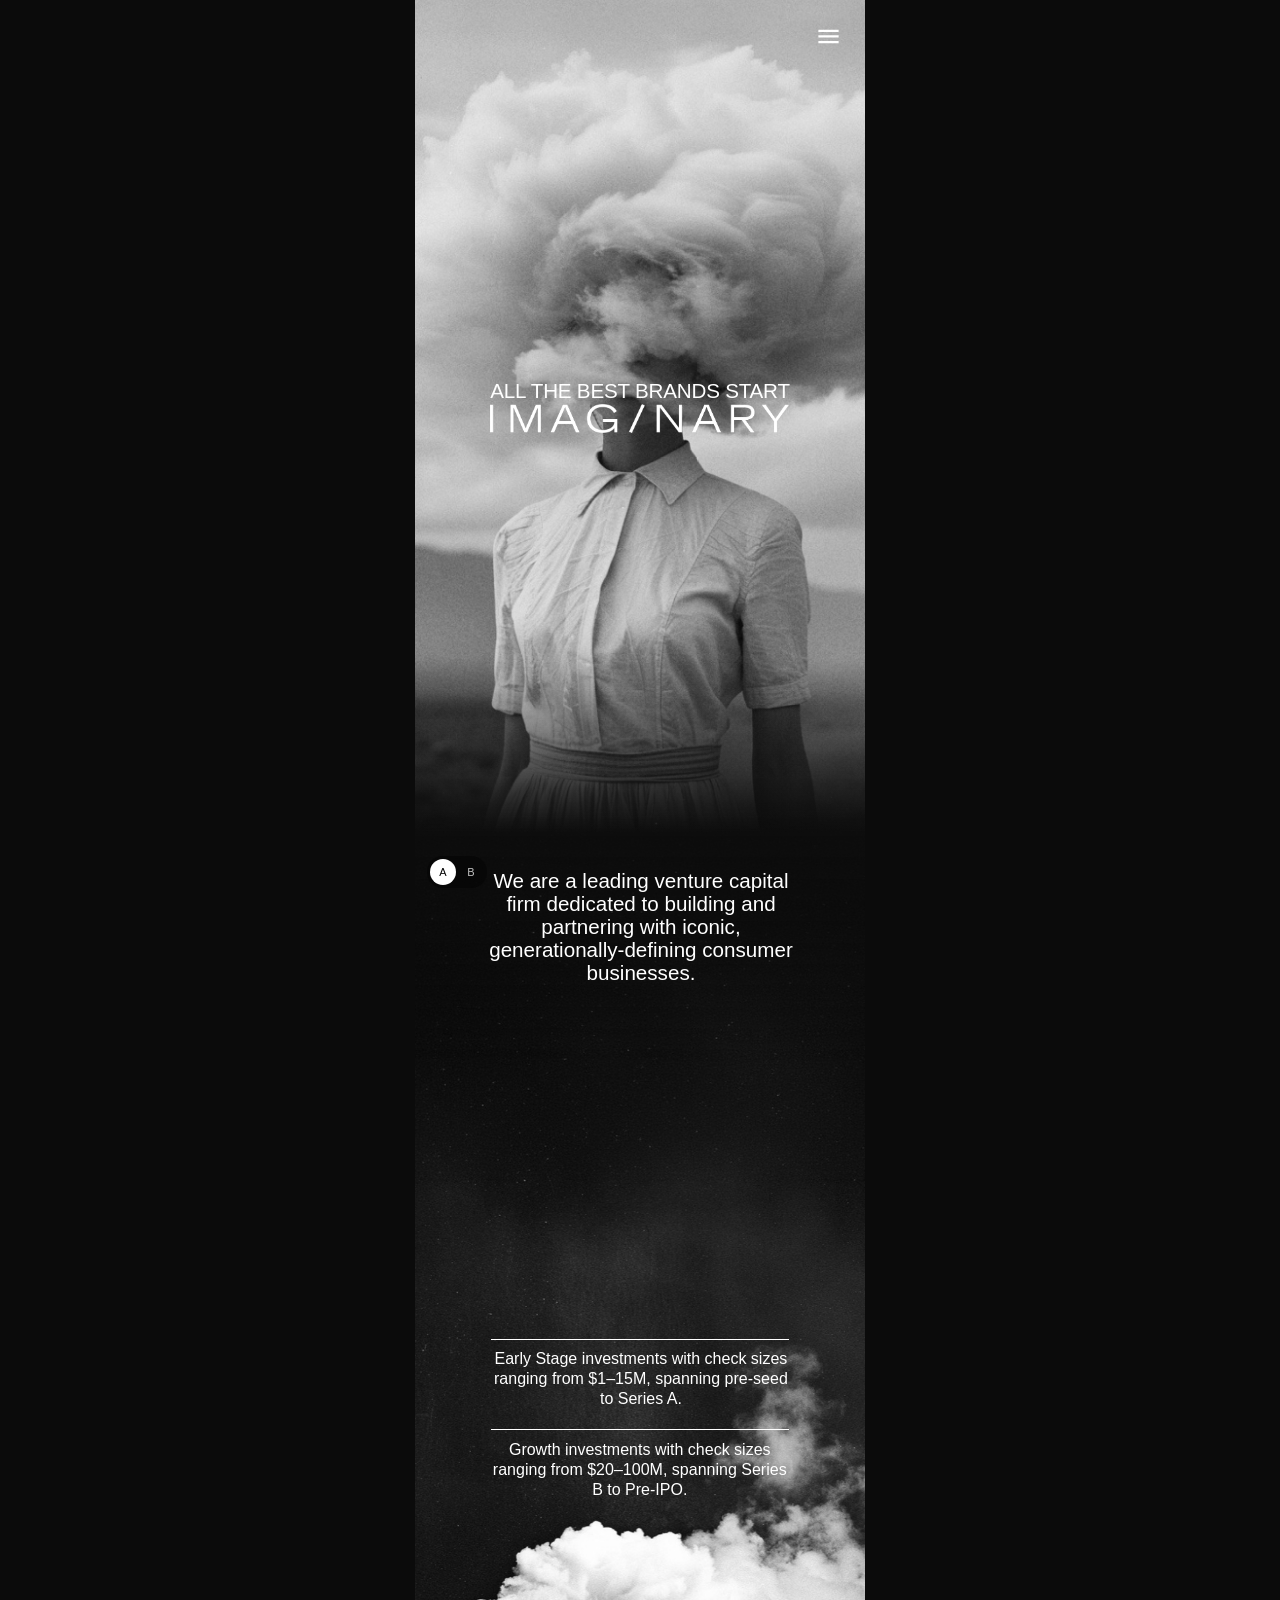
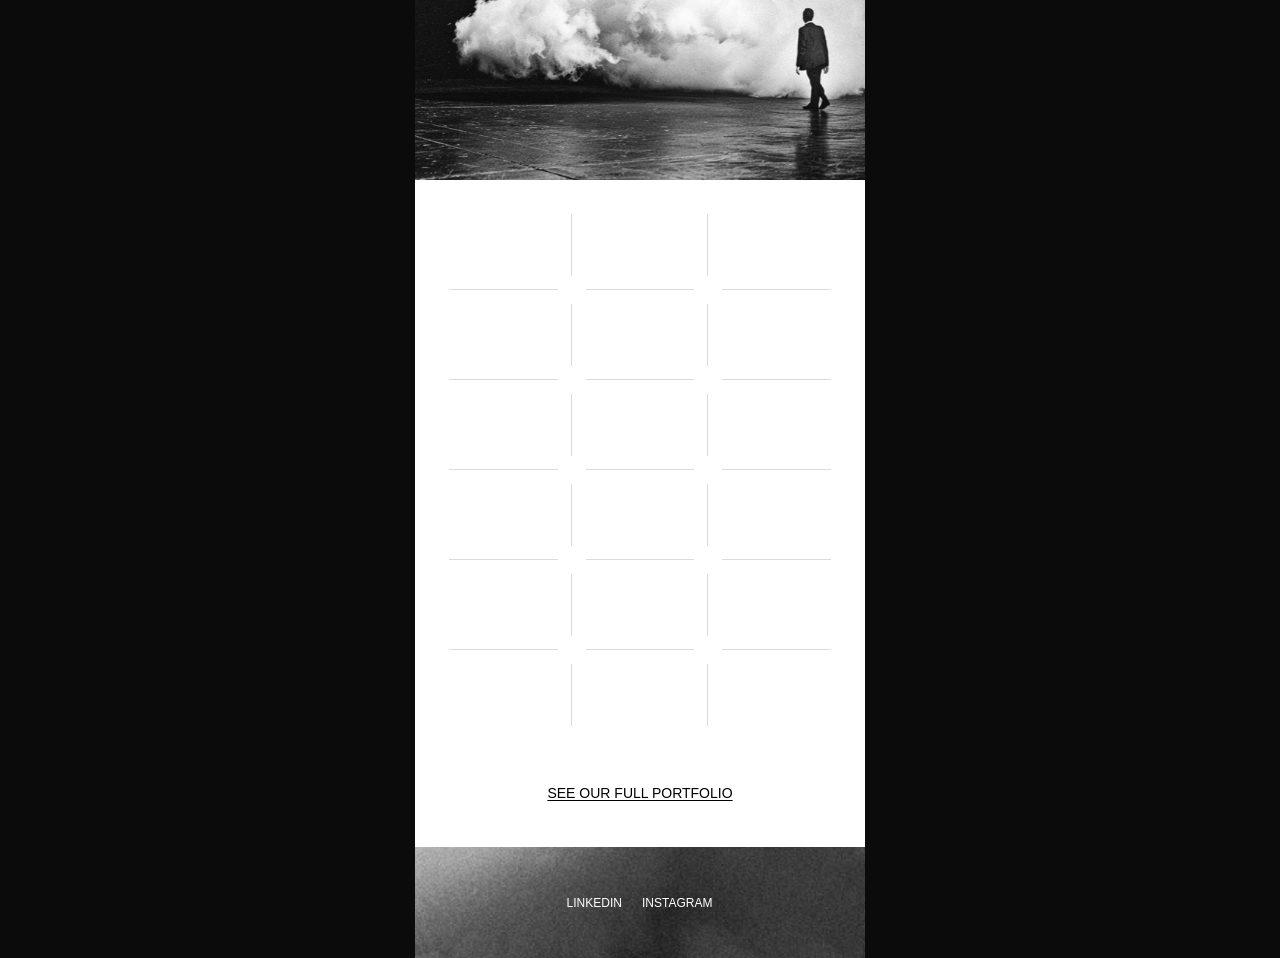
==== commit c490b23a: "Add files via upload" ====
--- a/Imaginary-Preview-GitHub/index.html
+++ b/Imaginary-Preview-GitHub/index.html
@@ -7,7 +7,7 @@
   <meta name="theme-color" content="#0f0f0f">
   <title>Imaginary</title>
   <link rel="preload" as="image" href="assets/img/hero.jpg">
-  <link rel="stylesheet" href="css/styles.css?v=v2-18">
+  <link rel="stylesheet" href="css/styles.css?v=v2-32">
   <link rel="stylesheet" href="css/version-toggle.css?v=v2-13">
 </head>
 <body>
@@ -53,7 +53,7 @@
 
       <div class="h-checks__text" data-reveal>
         <p>We write checks from $1M to $100M</p>
-        <p>at any stage, from ideation to late growth. We cover the full surface area of Consumer and selectively invest in adjacent categories that power the consumer ecosystem.</p>
+        <p>at any stage, from ideation to late growth. We cover the full surface area of consumer and selectively invest in adjacent categories that power the consumer ecosystem.</p>
       </div>
       <div class="h-stage h-stage--early" data-reveal style="--d:.15s">
         <div class="h-stage__rule" aria-hidden="true"></div>
@@ -61,7 +61,7 @@
       </div>
       <div class="h-stage h-stage--growth" data-reveal style="--d:.3s">
         <div class="h-stage__rule" aria-hidden="true"></div>
-        <p>Growth investments with check sizes ranging from $15–100M, spanning Series B to Pre-IPO.</p>
+        <p>Growth investments with check sizes ranging from $20–100M, spanning Series B to Pre-IPO.</p>
       </div>
 
       <p class="h-intro" id="about" data-reveal>We are a leading venture capital firm dedicated to building and partnering with iconic, generationally-defining consumer businesses.</p>
@@ -70,31 +70,31 @@
     <!-- Portfolio logos (Figma 3273:469) -->
     <section class="h-logos" aria-label="Portfolio companies">
       <div class="h-logos__grid">
-        <a class="logo-cell" href="https://skims.com" target="_blank" rel="noopener" aria-label="Skims (opens in a new tab)"><div class="logo" data-reveal="fade" style="--d:0s;width:10.3832rem;height:2.0815rem"><img class="fit-contain" src="assets/logos/black/skims.png" alt="Skims"></div></a>
-        <a class="logo-cell" href="https://davidprotein.com" target="_blank" rel="noopener" aria-label="David (opens in a new tab)"><div class="logo" data-reveal="fade" style="--d:.06s;width:7.4000rem;height:3.0895rem"><img class="fit-contain" src="assets/logos/black/david.png" alt="David" width="800" height="334"></div></a>
-        <a class="logo-cell" href="https://nordicknots.com" target="_blank" rel="noopener" aria-label="Nordic Knots (opens in a new tab)"><div class="logo" data-reveal="fade" style="--d:.12s;width:9.3080rem;height:3.3000rem"><img class="fit-cover" src="assets/logos/black/nordic.png" alt="Nordic Knots"></div></a>
+        <div class="logo-cell"><div class="logo" data-reveal="fade" style="--d:0s;width:10.3832rem;height:2.0815rem"><img class="fit-contain" src="assets/logos/black/skims.png" alt="Skims"></div></div>
+        <div class="logo-cell"><div class="logo" data-reveal="fade" style="--d:.06s;width:7.4000rem;height:3.0895rem"><img class="fit-contain" src="assets/logos/black/david.png" alt="David" width="800" height="334"></div></div>
+        <div class="logo-cell"><div class="logo" data-reveal="fade" style="--d:.12s;width:9.3080rem;height:3.3000rem"><img class="fit-cover" src="assets/logos/black/nordic.png" alt="Nordic Knots"></div></div>
 
-        <a class="logo-cell" href="https://realeactives.com" target="_blank" rel="noopener" aria-label="Reale Actives (opens in a new tab)"><div class="logo logo--multiply" data-reveal="fade" style="--d:0s;width:12.1544rem;height:3.4717rem"><img src="assets/logos/black/reale.png" alt="Reale Actives" style="left:0;top:-46.58%;width:100%;height:193.16%"></div></a>
-        <a class="logo-cell" href="https://genius.ai" target="_blank" rel="noopener" aria-label="Genius AI (opens in a new tab)"><div class="logo" data-reveal="fade" style="--d:.06s;width:8.5100rem;height:3.6110rem"><img class="fit-contain" src="assets/logos/genius-ai.svg" alt="Genius AI" width="865" height="367"></div></a>
-        <a class="logo-cell" href="https://berobrewing.com" target="_blank" rel="noopener" aria-label="Bero (opens in a new tab)"><div class="logo" data-reveal="fade" style="--d:.12s;width:7.9264rem;height:4.4585rem"><img class="fit-cover" src="assets/logos/black/bero.png" alt="Bero"></div></a>
+        <div class="logo-cell"><div class="logo logo--multiply" data-reveal="fade" style="--d:0s;width:12.1544rem;height:3.4717rem"><img src="assets/logos/black/reale.png" alt="Reale Actives" style="left:0;top:-46.58%;width:100%;height:193.16%"></div></div>
+        <div class="logo-cell"><div class="logo" data-reveal="fade" style="--d:.06s;width:8.5100rem;height:3.6110rem"><img class="fit-contain" src="assets/logos/genius-ai.svg" alt="Genius AI" width="865" height="367"></div></div>
+        <div class="logo-cell"><div class="logo" data-reveal="fade" style="--d:.12s;width:7.9264rem;height:4.4585rem"><img class="fit-cover" src="assets/logos/black/bero.png" alt="Bero"></div></div>
 
-        <a class="logo-cell" href="https://bathhouse.com" target="_blank" rel="noopener" aria-label="Bathhouse (opens in a new tab)"><div class="logo logo--multiply" data-reveal="fade" style="--d:0s;width:11.9977rem;height:2.9994rem"><img class="fit-cover" src="assets/logos/black/bathhouse.png" alt="Bathhouse"></div></a>
-        <a class="logo-cell" href="https://alecsicecream.com" target="_blank" rel="noopener" aria-label="Alec's Ice Cream (opens in a new tab)"><div class="logo" data-reveal="fade" style="--d:.06s;width:9.2443rem;height:3.4937rem"><img class="fit-cover" src="assets/logos/black/alecs.png" alt="Alec's Ice Cream"></div></a>
-        <a class="logo-cell" href="https://www.daniellefrankelstudio.com" target="_blank" rel="noopener" aria-label="Danielle Frankel (opens in a new tab)"><div class="logo" data-reveal="fade" style="--d:.12s;width:11.6228rem;height:0.8400rem"><img src="assets/logos/black/danielle.png" alt="Danielle Frankel" style="left:-6.96%;top:-126.99%;width:113.92%;height:388.61%"></div></a>
+        <div class="logo-cell"><div class="logo logo--multiply" data-reveal="fade" style="--d:0s;width:11.9977rem;height:2.9994rem"><img class="fit-cover" src="assets/logos/black/bathhouse.png" alt="Bathhouse"></div></div>
+        <div class="logo-cell"><div class="logo" data-reveal="fade" style="--d:.06s;width:9.2443rem;height:3.4937rem"><img class="fit-cover" src="assets/logos/black/alecs.png" alt="Alec's Ice Cream"></div></div>
+        <div class="logo-cell"><div class="logo" data-reveal="fade" style="--d:.12s;width:11.6228rem;height:0.8400rem"><img src="assets/logos/black/danielle.png" alt="Danielle Frankel" style="left:-6.96%;top:-126.99%;width:113.92%;height:388.61%"></div></div>
 
-        <a class="logo-cell" href="https://glossier.com" target="_blank" rel="noopener" aria-label="Glossier (opens in a new tab)"><div class="logo" data-reveal="fade" style="--d:0s;width:9.6000rem;height:2.0966rem"><img src="assets/logos/black/glossier.png" alt="Glossier" style="left:-57.85%;top:-492.98%;width:213.41%;height:785.96%"></div></a>
-        <a class="logo-cell" href="https://mejuri.com" target="_blank" rel="noopener" aria-label="Mejuri (opens in a new tab)"><div class="logo" data-reveal="fade" style="--d:.06s;width:7.3495rem;height:1.7639rem"><img class="fit-cover" src="assets/logos/black/mejuri.png" alt="Mejuri"></div></a>
-        <a class="logo-cell" href="https://eatmila.com" target="_blank" rel="noopener" aria-label="Milá (opens in a new tab)"><div class="logo" data-reveal="fade" style="--d:.12s;width:10.4000rem;height:4.3243rem"><img class="fit-contain" src="assets/logos/black/mila-v2.png" alt="Milá" width="481" height="200"></div></a>
+        <div class="logo-cell"><div class="logo" data-reveal="fade" style="--d:0s;width:9.6000rem;height:2.0966rem"><img src="assets/logos/black/glossier.png" alt="Glossier" style="left:-57.85%;top:-492.98%;width:213.41%;height:785.96%"></div></div>
+        <div class="logo-cell"><div class="logo" data-reveal="fade" style="--d:.06s;width:7.3495rem;height:1.7639rem"><img class="fit-cover" src="assets/logos/black/mejuri.png" alt="Mejuri"></div></div>
+        <div class="logo-cell"><div class="logo" data-reveal="fade" style="--d:.12s;width:10.4000rem;height:4.3243rem"><img class="fit-contain" src="assets/logos/black/mila-v2.png" alt="Milá" width="481" height="200"></div></div>
 
-        <a class="logo-cell" href="https://povbeauty.com" target="_blank" rel="noopener" aria-label="Point of View (opens in a new tab)"><div class="logo logo--multiply" data-reveal="fade" style="--d:0s;width:10.3832rem;height:1.6788rem"><img class="fit-fill" src="assets/logos/black/pov.png" alt="Point of View"></div></a>
-        <a class="logo-cell" href="https://sundaysfordogs.com" target="_blank" rel="noopener" aria-label="Sundays (opens in a new tab)"><div class="logo logo--multiply" data-reveal="fade" style="--d:.06s;width:10.0793rem;height:3.2738rem"><img src="assets/logos/black/sundays.png" alt="Sundays" style="left:-14.55%;top:-54.34%;width:129.11%;height:208.69%"></div></a>
-        <a class="logo-cell" href="https://westman-atelier.com" target="_blank" rel="noopener" aria-label="Westman Atelier (opens in a new tab)"><div class="logo" data-reveal="fade" style="--d:.12s;width:10.3832rem;height:1.4753rem"><img src="assets/logos/black/westman.png" alt="Westman Atelier" style="left:-6.5%;top:-111.23%;width:113%;height:322.45%"></div></a>
+        <div class="logo-cell"><div class="logo logo--multiply" data-reveal="fade" style="--d:0s;width:10.3832rem;height:1.6788rem"><img class="fit-fill" src="assets/logos/black/pov.png" alt="Point of View"></div></div>
+        <div class="logo-cell"><div class="logo logo--multiply" data-reveal="fade" style="--d:.06s;width:10.0793rem;height:3.2738rem"><img src="assets/logos/black/sundays.png" alt="Sundays" style="left:-14.55%;top:-54.34%;width:129.11%;height:208.69%"></div></div>
+        <div class="logo-cell"><div class="logo" data-reveal="fade" style="--d:.12s;width:10.3832rem;height:1.4753rem"><img src="assets/logos/black/westman.png" alt="Westman Atelier" style="left:-6.5%;top:-111.23%;width:113%;height:322.45%"></div></div>
 
-        <a class="logo-cell" href="https://thefeed.com" target="_blank" rel="noopener" aria-label="The Feed (opens in a new tab)"><div class="logo logo--multiply" data-reveal="fade" style="--d:0s;width:6.4817rem;height:1.6508rem"><img class="fit-fill" src="assets/logos/black/thefeed.png" alt="The Feed"></div></a>
-        <a class="logo-cell" href="https://tincan.kids" target="_blank" rel="noopener" aria-label="Tin Can (opens in a new tab)"><div class="logo logo--tincan" data-reveal="fade" style="--d:.06s;width:6.2536rem;height:2.8468rem"><img class="fit-fill" src="assets/logos/tincan.svg" alt="Tin Can" width="54.379" height="24.755"></div></a>
-        <a class="logo-cell" href="https://jacquesmariemage.com" target="_blank" rel="noopener" aria-label="Jacques Marie Mage (opens in a new tab)"><div class="logo" data-reveal="fade" style="--d:.12s;width:11.0400rem;height:1.1790rem"><img class="fit-contain" src="assets/logos/jmm-wordmark.svg" alt="Jacques Marie Mage" width="206" height="22"></div></a>
+        <div class="logo-cell"><div class="logo logo--multiply" data-reveal="fade" style="--d:0s;width:6.4817rem;height:1.6508rem"><img class="fit-fill" src="assets/logos/black/thefeed.png" alt="The Feed"></div></div>
+        <div class="logo-cell"><div class="logo logo--tincan" data-reveal="fade" style="--d:.06s;width:6.2536rem;height:2.8468rem"><img class="fit-fill" src="assets/logos/tincan.svg" alt="Tin Can" width="54.379" height="24.755"></div></div>
+        <div class="logo-cell"><div class="logo" data-reveal="fade" style="--d:.12s;width:10.0000rem;height:1.8000rem"><img class="fit-contain" src="assets/logos/necessaire.svg" alt="Nécessaire" width="150" height="27"></div></div>
       </div>
-      <a class="h-logos__all" href="portfolio.html">see all portfolio companies</a>
+      <a class="h-logos__all" href="portfolio.html">see our full portfolio</a>
     </section>
 
     <!-- Footer (Figma 3273:518) -->
@@ -107,7 +107,7 @@
     </footer>
   </main>
 
-  <script src="js/main.js?v=v2-12"></script>
+  <script src="js/main.js?v=v2-21"></script>
   <script src="js/version-toggle.js?v=v2-13"></script>
 </body>
 </html>
--- a/Imaginary-Preview-GitHub/css/styles.css
+++ b/Imaginary-Preview-GitHub/css/styles.css
@@ -117,8 +117,8 @@
 
 /* Expanded menu */
 .menu { position: fixed; inset: 0; z-index: 100; pointer-events: none; }
-.menu.is-open { pointer-events: auto; }
-.menu__catch { position: absolute; inset: 0; }   /* tap outside the bar to close */
+.menu.is-open .menu__panel { pointer-events: auto; }   /* only the bar takes touches: the page keeps scrolling underneath */
+.menu__catch { display: none; }
 
 .menu__panel {
   position: absolute;
@@ -307,10 +307,11 @@
   left: 2rem;
   width: 40.9773rem;
   display: grid;
-  grid-template-columns: repeat(3, 1fr);
+  grid-template-columns: repeat(6, 1fr);   /* 3 tiles a row, each spanning 2 — lets a short last row sit centred */
   grid-auto-rows: 9rem;
 }
 .logo-cell {
+  grid-column: span 2;
   position: relative;
   display: flex;
   align-items: center;
@@ -326,13 +327,13 @@
 }
 .logo-cell::after { top: var(--gap-at-cross); bottom: var(--gap-at-cross); right: 0; width: 1px; }
 .logo-cell::before { left: var(--gap-at-cross); right: var(--gap-at-cross); bottom: 0; height: 1px; }
-/* each logo links to the company's site: a quiet fade on hover, no movement */
-.logo img { transition: opacity 0.3s ease; }
-.logo-cell:hover .logo img, .logo-cell:focus-visible .logo img { opacity: 0.5; }
-.logo-cell:focus { outline: none; }
-.logo-cell:focus-visible { outline: 1px solid rgba(0, 0, 0, 0.3); outline-offset: -0.6rem; }
-.logo-cell:nth-child(3n)::after { display: none; }            /* no outer right edge */
-.logo-cell:nth-last-child(-n + 3)::before { display: none; }  /* no outer bottom edge */
+.logo-cell:nth-child(3n)::after,
+.logo-cell:last-child::after { display: none; }                /* no outer right edge (incl. a short last row) */
+/* a last row of two is centred */
+.logo-cell:nth-child(3n + 1):nth-last-child(2) { grid-column: 2 / span 2; }
+/* no outer bottom edge: only the tiles in the actual last row drop their line */
+.logo-cell:nth-child(3n + 1):nth-last-child(-n + 3)::before,
+.logo-cell:nth-child(3n + 1):nth-last-child(-n + 3) ~ .logo-cell::before { display: none; }
 .logo { position: relative; flex-shrink: 0; overflow: hidden; mix-blend-mode: multiply; }
 .logo img { position: absolute; max-width: none; } /* logos are black-on-transparent files (assets/logos/black) */
 .logo .fit-cover { inset: 0; width: 100%; height: 100%; object-fit: cover; }
@@ -346,7 +347,10 @@
 .h-logos__all {
   position: absolute;
   top: 60.5rem;   /* 45px of air above and below */
-  right: 11.2rem;
+  left: 0;
+  right: 0;
+  width: fit-content;
+  margin-inline: auto;   /* centred, whatever the label length */
   font-size: 1.4rem;
   line-height: 1.7rem;
   text-transform: uppercase;
@@ -379,7 +383,8 @@
 /* ==========================================================================
    TEAM (Figma 3273:829)
    ========================================================================== */
-.t-intro .intro__text { top: 15.2rem; left: 6.7379rem; width: 31.5243rem; }
+.t-intro { height: 28rem; }   /* less air around the opening sentence */
+.t-intro .intro__text { top: 11rem; left: 6.7379rem; width: 31.5243rem; }
 
 .t-photo { position: relative; height: 29.8rem; overflow: hidden; background: #fff; }
 .t-photo img {
@@ -455,7 +460,7 @@
 
 .t-quote {
   position: relative;
-  height: 40rem;
+  height: 28rem;
   background: #fff;
   display: flex;
   align-items: center;
@@ -476,13 +481,14 @@
 /* ==========================================================================
    PORTFOLIO (Figma 3273:1189)
    ========================================================================== */
-.p-intro .intro__text { top: 15.2rem; left: 4.8092rem; width: 35.3816rem; }
-
-/* Featured companies — eight full-width strips */
-.feature { position: relative; height: 20rem; overflow: hidden; background: #fff; }
+.p-intro { height: 31rem; }   /* shorter than the Team intro: less air around the sentence */
+.p-intro .intro__text { top: 11rem; left: 4.8092rem; width: 35.3816rem; }
+
+/* Featured companies — seven full-width strips */
+.feature { position: relative; height: 15rem; overflow: hidden; background: #fff; }
 .feature--red { background: #bf5252; }
 .feature--deep { background: #974242; }
-.feature__media { position: absolute; overflow: hidden; }
+.feature__media { position: absolute; overflow: hidden; margin-top: -2.5rem; }   /* crops were set for 20rem strips: keep them centred in 15rem */
 .feature__media img {
   position: absolute;
   inset: 0;
@@ -497,7 +503,7 @@
 .feature.is-in .feature__media img { transform: none; }
 .feature__label {
   position: absolute;
-  top: 8.8rem;
+  top: 6.3rem;
   font-size: 2rem;
   line-height: 2rem;
   letter-spacing: -0.02rem;
@@ -569,6 +575,7 @@
 .p-card__thumb img { position: absolute; max-width: none; }
 .p-card__thumb img.cover { inset: 0; width: 100%; height: 100%; object-fit: cover; }
 .p-card__name { font-size: 1.4rem; line-height: 1.4rem; letter-spacing: -0.014rem; text-transform: uppercase; color: #000; }
+.p-card__status { margin-top: -0.2rem; font-size: 1.4rem; line-height: 1.4rem; letter-spacing: -0.014rem; text-transform: uppercase; color: var(--muted); }
 .p-empty { grid-column: 1 / -1; font-size: 1.4rem; line-height: 1.4rem; text-transform: uppercase; color: var(--muted); }
 
 /* ==========================================================================
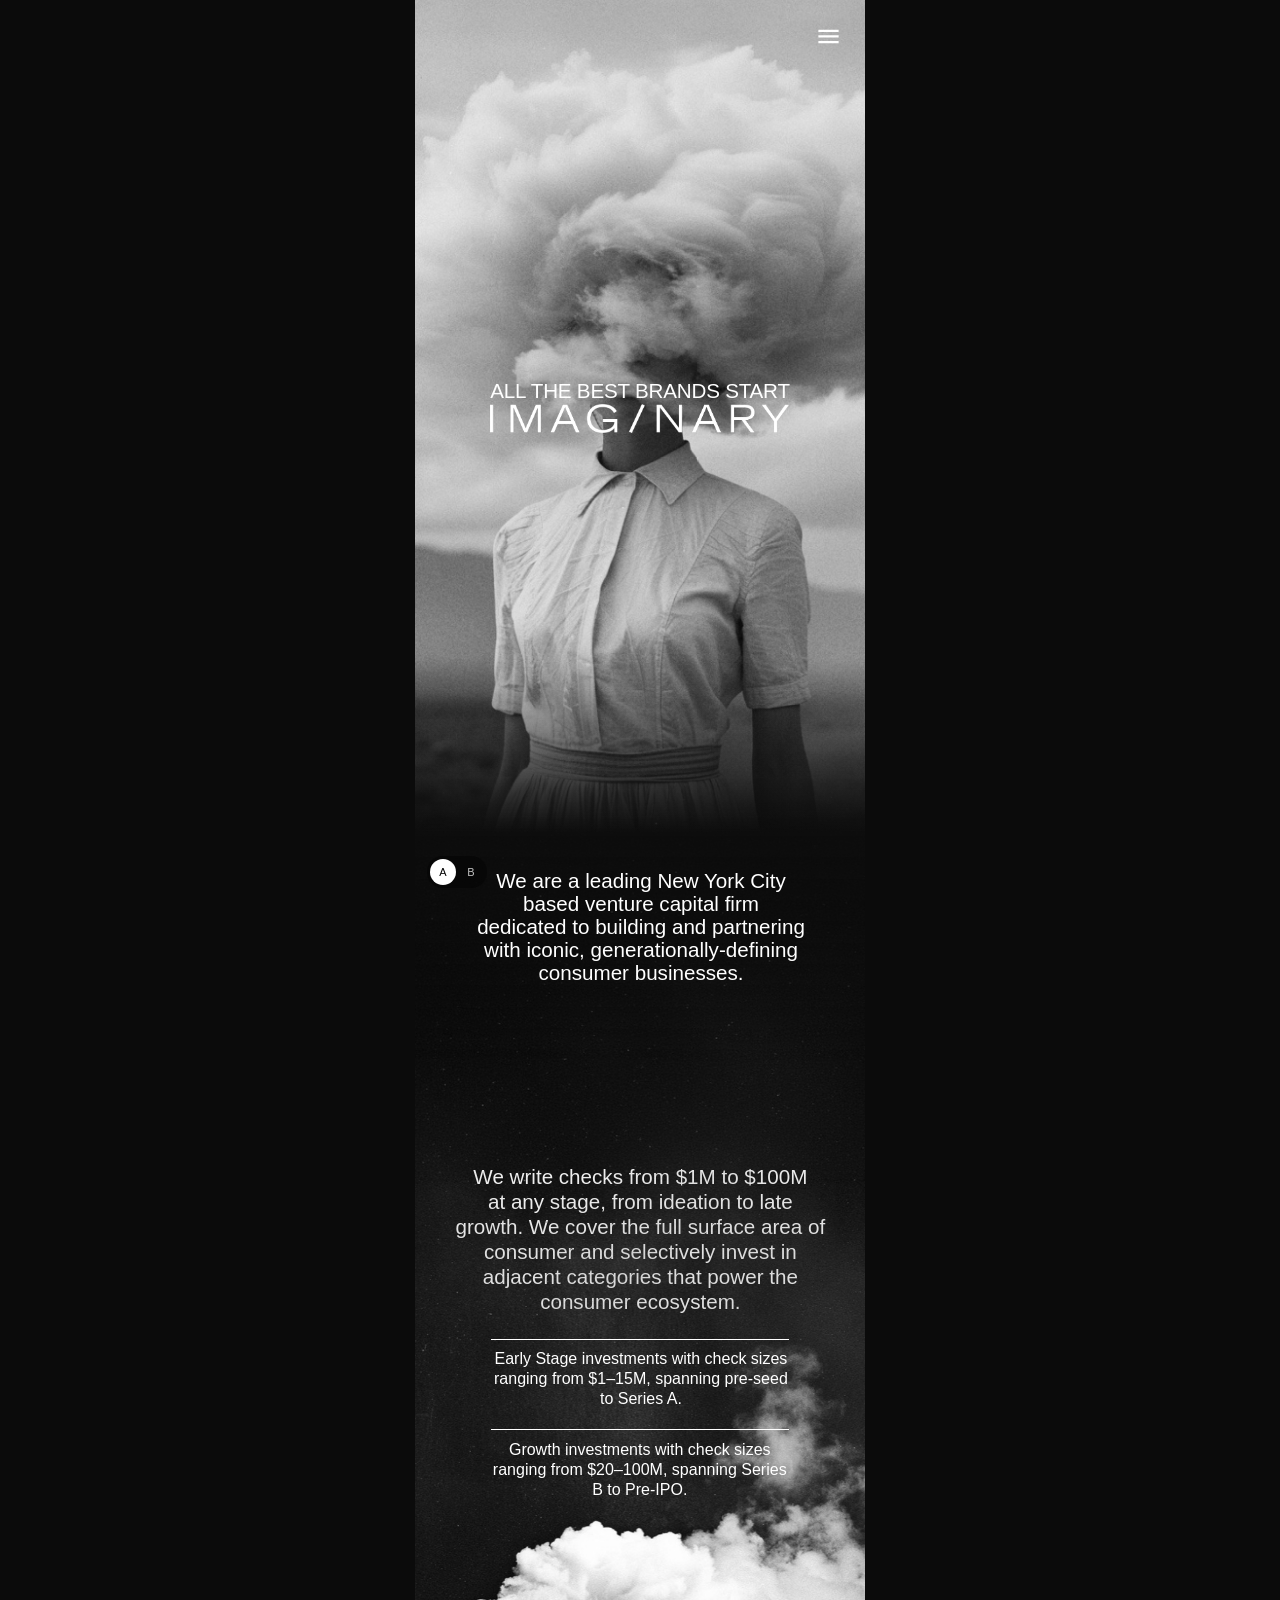
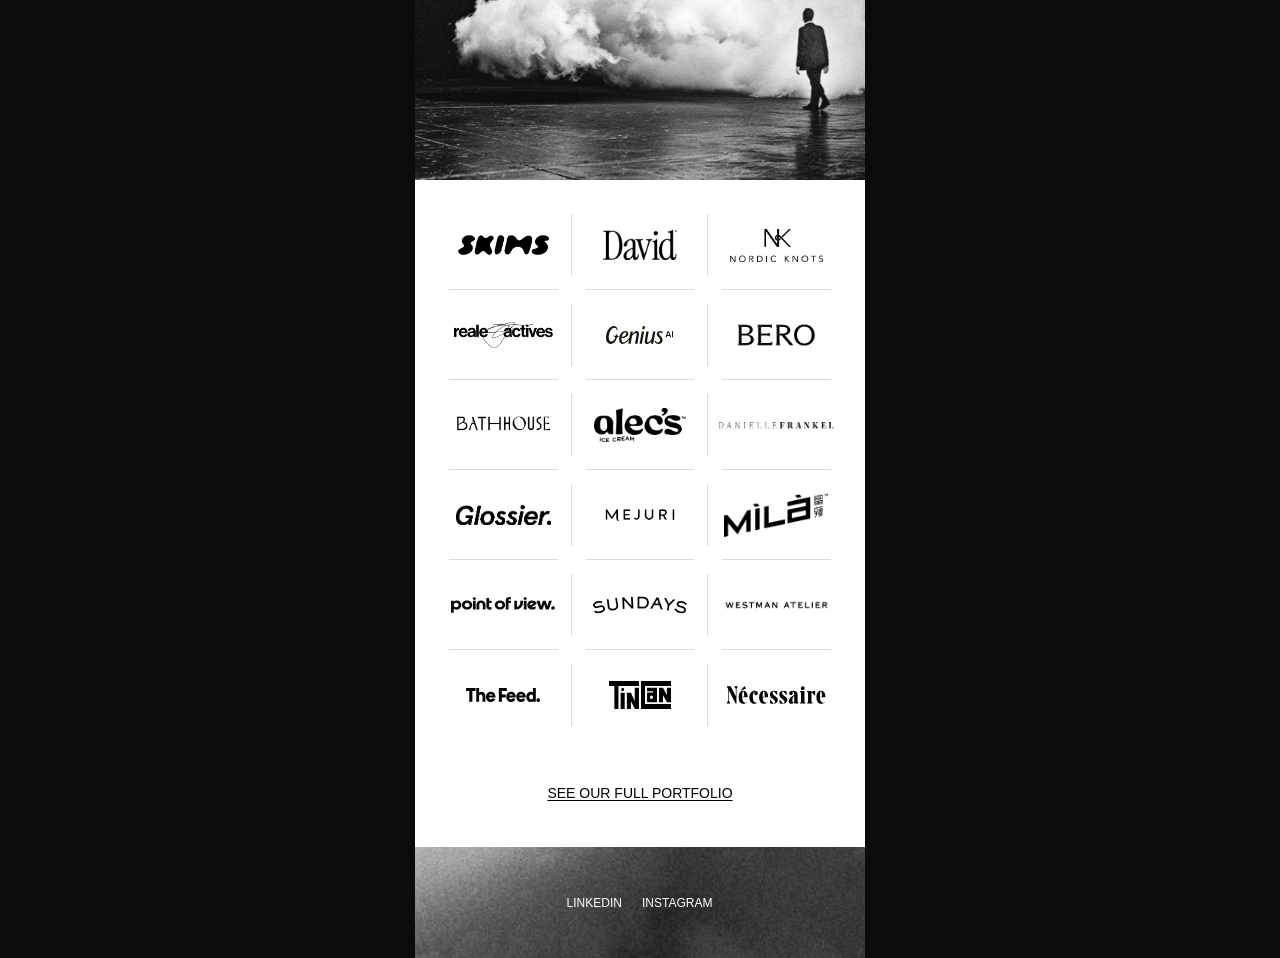
==== commit af9c073e: "Add files via upload" ====
--- a/Imaginary-Preview-GitHub/index.html
+++ b/Imaginary-Preview-GitHub/index.html
@@ -64,7 +64,7 @@
         <p>Growth investments with check sizes ranging from $20–100M, spanning Series B to Pre-IPO.</p>
       </div>
 
-      <p class="h-intro" id="about" data-reveal>We are a leading venture capital firm dedicated to building and partnering with iconic, generationally-defining consumer businesses.</p>
+      <p class="h-intro" id="about" data-reveal>We are a leading New York City based venture capital firm dedicated to building and partnering with iconic, generationally-defining consumer businesses.</p>
     </section>
 
     <!-- Portfolio logos (Figma 3273:469) -->
@@ -86,11 +86,11 @@
         <div class="logo-cell"><div class="logo" data-reveal="fade" style="--d:.06s;width:7.3495rem;height:1.7639rem"><img class="fit-cover" src="assets/logos/black/mejuri.png" alt="Mejuri"></div></div>
         <div class="logo-cell"><div class="logo" data-reveal="fade" style="--d:.12s;width:10.4000rem;height:4.3243rem"><img class="fit-contain" src="assets/logos/black/mila-v2.png" alt="Milá" width="481" height="200"></div></div>
 
-        <div class="logo-cell"><div class="logo logo--multiply" data-reveal="fade" style="--d:0s;width:10.3832rem;height:1.6788rem"><img class="fit-fill" src="assets/logos/black/pov.png" alt="Point of View"></div></div>
+        <div class="logo-cell"><div class="logo logo--multiply" data-reveal="fade" style="--d:0s;width:10.3832rem;height:1.6838rem"><img class="fit-fill" src="assets/logos/black/pov.svg" alt="Point of View"></div></div>
         <div class="logo-cell"><div class="logo logo--multiply" data-reveal="fade" style="--d:.06s;width:10.0793rem;height:3.2738rem"><img src="assets/logos/black/sundays.png" alt="Sundays" style="left:-14.55%;top:-54.34%;width:129.11%;height:208.69%"></div></div>
         <div class="logo-cell"><div class="logo" data-reveal="fade" style="--d:.12s;width:10.3832rem;height:1.4753rem"><img src="assets/logos/black/westman.png" alt="Westman Atelier" style="left:-6.5%;top:-111.23%;width:113%;height:322.45%"></div></div>
 
-        <div class="logo-cell"><div class="logo logo--multiply" data-reveal="fade" style="--d:0s;width:6.4817rem;height:1.6508rem"><img class="fit-fill" src="assets/logos/black/thefeed.png" alt="The Feed"></div></div>
+        <div class="logo-cell"><div class="logo logo--multiply" data-reveal="fade" style="--d:0s;width:7.4rem;height:1.3537rem"><img class="fit-fill" src="assets/logos/black/thefeed.svg" alt="The Feed"></div></div>
         <div class="logo-cell"><div class="logo logo--tincan" data-reveal="fade" style="--d:.06s;width:6.2536rem;height:2.8468rem"><img class="fit-fill" src="assets/logos/tincan.svg" alt="Tin Can" width="54.379" height="24.755"></div></div>
         <div class="logo-cell"><div class="logo" data-reveal="fade" style="--d:.12s;width:10.0000rem;height:1.8000rem"><img class="fit-contain" src="assets/logos/necessaire.svg" alt="Nécessaire" width="150" height="27"></div></div>
       </div>
--- a/Imaginary-Preview-GitHub/css/styles.css
+++ b/Imaginary-Preview-GitHub/css/styles.css
@@ -485,7 +485,7 @@
 .p-intro .intro__text { top: 11rem; left: 4.8092rem; width: 35.3816rem; }
 
 /* Featured companies — seven full-width strips */
-.feature { position: relative; height: 15rem; overflow: hidden; background: #fff; }
+.feature { display: block; position: relative; height: 15rem; overflow: hidden; background: #fff; }
 .feature--red { background: #bf5252; }
 .feature--deep { background: #974242; }
 .feature__media { position: absolute; overflow: hidden; margin-top: -2.5rem; }   /* crops were set for 20rem strips: keep them centred in 15rem */
